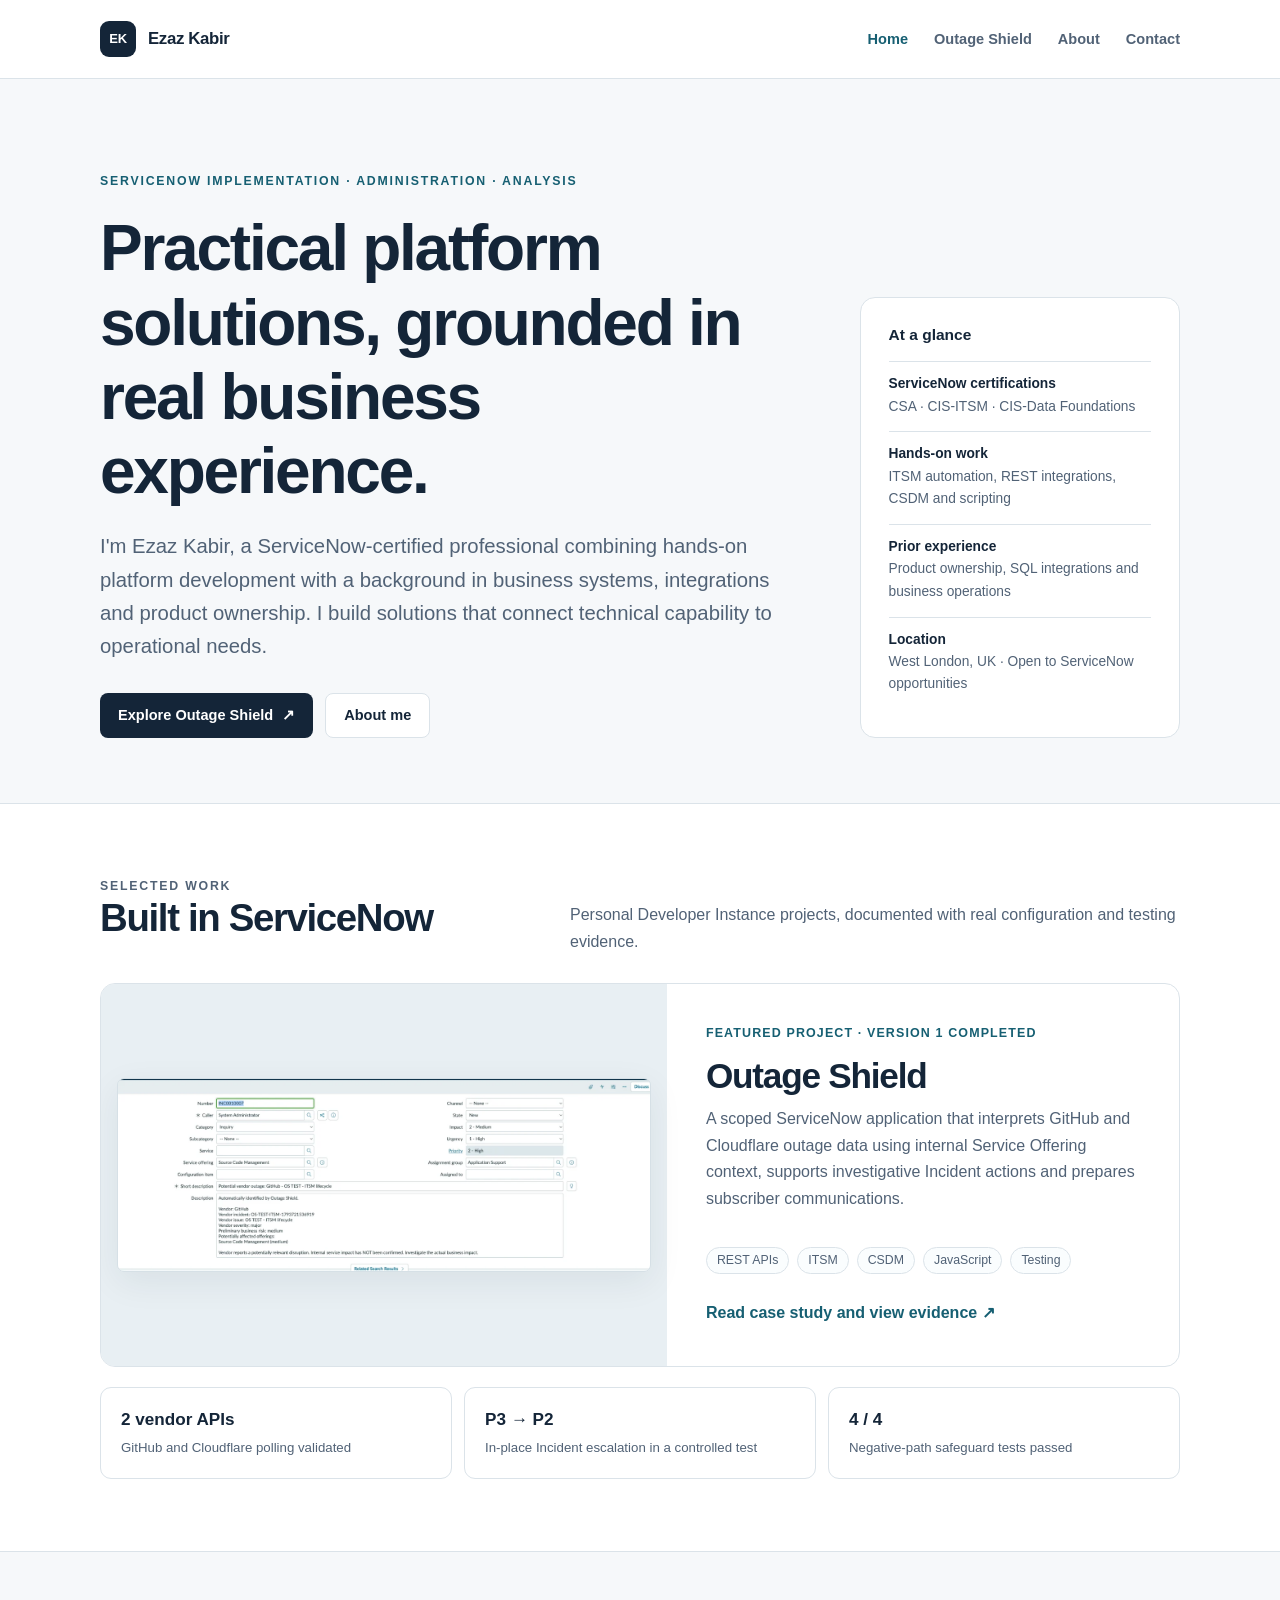
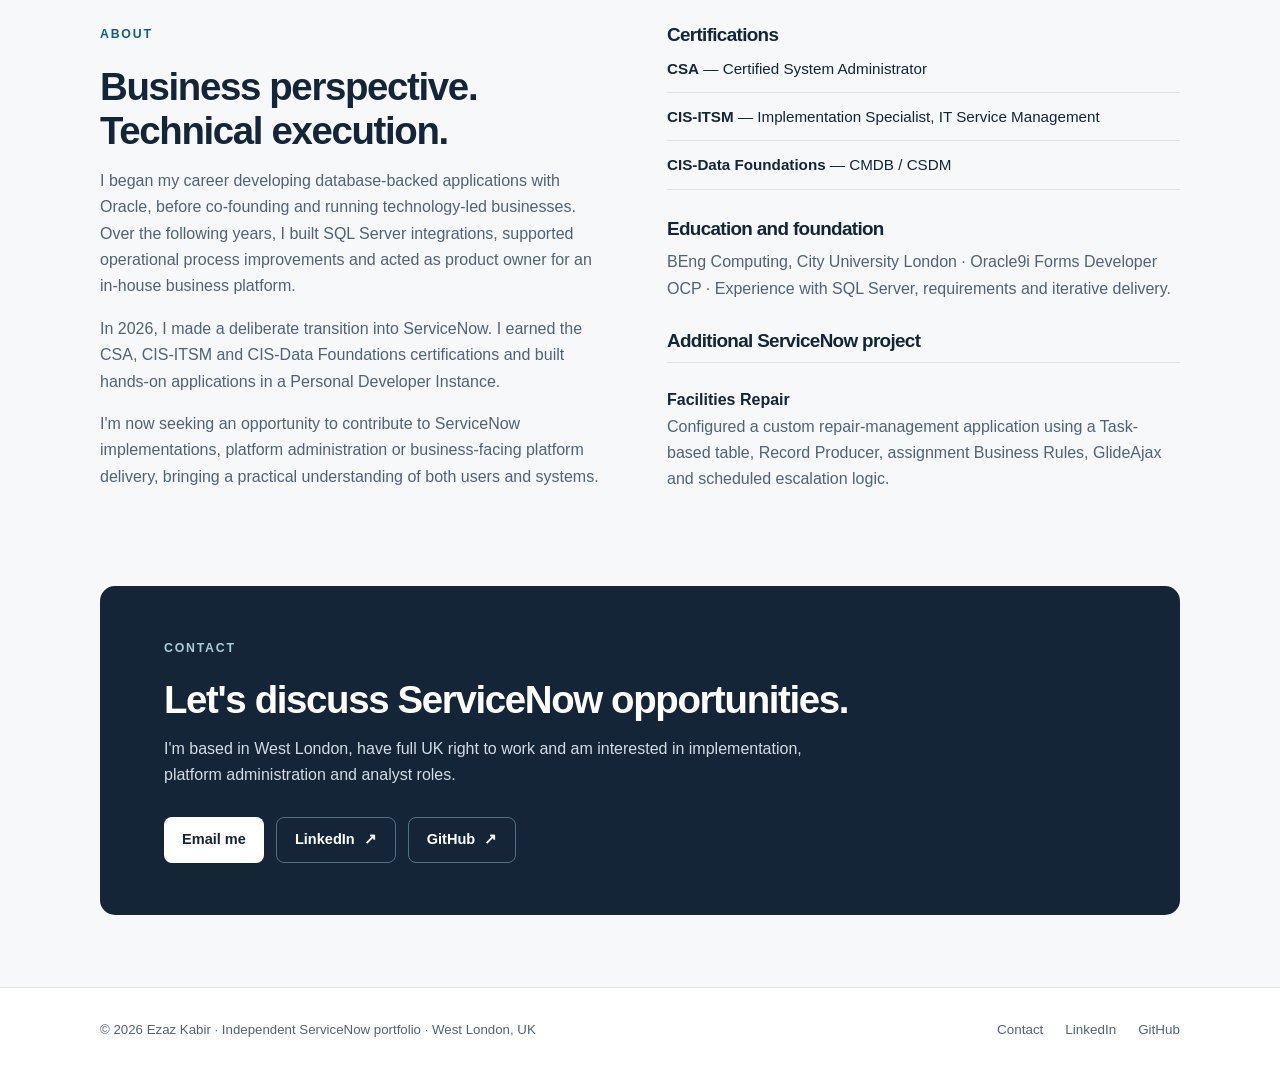
==== index.html @ 48874a80 "Add files via upload" ====
<!DOCTYPE html><html lang="en-GB"><head><meta charset="utf-8"><meta name="viewport" content="width=device-width, initial-scale=1"><meta name="description" content="Portfolio of Ezaz Kabir, a ServiceNow-certified professional. Explore Outage Shield, a tested ServiceNow SaaS vendor outage response application."><meta name="theme-color" content="#142538"><meta property="og:type" content="website"><meta property="og:title" content="Ezaz Kabir | ServiceNow Implementation &amp; Administration"><meta property="og:description" content="Portfolio of Ezaz Kabir, a ServiceNow-certified professional. Explore Outage Shield, a tested ServiceNow SaaS vendor outage response application."><meta property="og:url" content="https://ezazkabir.com/"><meta name="color-scheme" content="light"><link rel="canonical" href="https://ezazkabir.com/"><link rel="icon" href="./assets/favicon.svg" type="image/svg+xml"><link rel="stylesheet" href="./assets/site.css"><title>Ezaz Kabir | ServiceNow Implementation &amp; Administration</title></head><body><a class="skip" href="#main">Skip to content</a><header class="site-header"><div class="container nav"><a class="brand" href="./index.html" aria-label="Ezaz Kabir — home"><span class="mark" aria-hidden="true">EK</span>Ezaz Kabir</a><nav class="nav-links" aria-label="Main navigation"><a href="./index.html" aria-current="page">Home</a><a href="./projects/outage-shield/index.html">Outage Shield</a><a href="./index.html#about">About</a><a href="./index.html#contact">Contact</a></nav></div></header><main id="main">
<section class="hero"><div class="container hero-grid"><div><p class="eyebrow">ServiceNow implementation · Administration · Analysis</p><h1>Practical platform solutions, grounded in real business experience.</h1><p class="lede">I'm Ezaz Kabir, a ServiceNow-certified professional combining hands-on platform development with a background in business systems, integrations and product ownership. I build solutions that connect technical capability to operational needs.</p><div class="actions"><a class="btn btn-primary" href="./projects/outage-shield/index.html">Explore Outage Shield <span aria-hidden="true">↗</span></a><a class="btn btn-secondary" href="#about">About me</a></div></div><aside class="overview" aria-label="Professional profile at a glance"><h2>At a glance</h2><div class="detail"><strong>ServiceNow certifications</strong><span>CSA · CIS-ITSM · CIS-Data Foundations</span></div><div class="detail"><strong>Hands-on work</strong><span>ITSM automation, REST integrations, CSDM and scripting</span></div><div class="detail"><strong>Prior experience</strong><span>Product ownership, SQL integrations and business operations</span></div><div class="detail"><strong>Location</strong><span>West London, UK · Open to ServiceNow opportunities</span></div></aside></div></section>
<section class="section section-soft" id="work"><div class="container"><div class="section-header"><div><p class="eyebrow">Selected work</p><h2>Built in ServiceNow</h2></div><p>Personal Developer Instance projects, documented with real configuration and testing evidence.</p></div><article class="feature"><div class="feature-media"><a href="./projects/outage-shield/index.html" aria-label="Read the Outage Shield case study"><img src="./assets/previews/incident-p2.webp" alt="ServiceNow Incident form showing an Outage Shield-generated GitHub incident with Priority 2" width="1300" height="470" loading="lazy"></a></div><div class="feature-copy"><p class="subtle-label">Featured project · Version 1 completed</p><h3>Outage Shield</h3><p class="muted">A scoped ServiceNow application that interprets GitHub and Cloudflare outage data using internal Service Offering context, supports investigative Incident actions and prepares subscriber communications.</p><div class="chips"><span class="chip">REST APIs</span><span class="chip">ITSM</span><span class="chip">CSDM</span><span class="chip">JavaScript</span><span class="chip">Testing</span></div><a class="text-link" href="./projects/outage-shield/index.html">Read case study and view evidence <span aria-hidden="true">↗</span></a></div></article><div class="metrics" aria-label="Project evidence highlights"><div class="metric"><strong>2 vendor APIs</strong><span>GitHub and Cloudflare polling validated</span></div><div class="metric"><strong>P3 → P2</strong><span>In-place Incident escalation in a controlled test</span></div><div class="metric"><strong>4 / 4</strong><span>Negative-path safeguard tests passed</span></div></div></div></section>
<section class="section" id="about"><div class="container two-col"><div><p class="eyebrow">About</p><h2>Business perspective. Technical execution.</h2><div class="prose"><p>I began my career developing database-backed applications with Oracle, before co-founding and running technology-led businesses. Over the following years, I built SQL Server integrations, supported operational process improvements and acted as product owner for an in-house business platform.</p><p>In 2026, I made a deliberate transition into ServiceNow. I earned the CSA, CIS-ITSM and CIS-Data Foundations certifications and built hands-on applications in a Personal Developer Instance.</p><p>I'm now seeking an opportunity to contribute to ServiceNow implementations, platform administration or business-facing platform delivery, bringing a practical understanding of both users and systems.</p></div></div><div><h3>Certifications</h3><ul class="list-clean"><li><strong>CSA</strong> — Certified System Administrator</li><li><strong>CIS-ITSM</strong> — Implementation Specialist, IT Service Management</li><li><strong>CIS-Data Foundations</strong> — CMDB / CSDM</li></ul><h3 style="margin-top:28px">Education and foundation</h3><p class="muted">BEng Computing, City University London · Oracle9i Forms Developer OCP · Experience with SQL Server, requirements and iterative delivery.</p><h3 style="margin-top:28px">Additional ServiceNow project</h3><div class="small-project"><strong>Facilities Repair</strong><p>Configured a custom repair-management application using a Task-based table, Record Producer, assignment Business Rules, GlideAjax and scheduled escalation logic.</p></div></div></div></section>
<section class="section" id="contact" style="padding-top:5px"><div class="container contact-band"><div style="padding-inline:clamp(25px,5vw,66px)"><p class="eyebrow" style="color:#aacdd8">Contact</p><h2>Let's discuss ServiceNow opportunities.</h2><p>I'm based in West London, have full UK right to work and am interested in implementation, platform administration and analyst roles.</p><div class="actions"><a class="btn btn-primary" href="mailto:ezaz.kabir.uk@gmail.com?subject=ServiceNow%20opportunity">Email me</a><a class="btn btn-secondary" href="https://www.linkedin.com/in/ezazkabir/" target="_blank" rel="noopener noreferrer">LinkedIn <span aria-hidden="true">↗</span></a><a class="btn btn-secondary" href="https://github.com/ezazkabir" target="_blank" rel="noopener noreferrer">GitHub <span aria-hidden="true">↗</span></a></div></div></div></section>
</main><footer class="site-footer"><div class="container footer-inner"><p>© 2026 Ezaz Kabir · Independent ServiceNow portfolio · West London, UK</p><div class="footer-links"><a href="./index.html#contact">Contact</a><a href="https://www.linkedin.com/in/ezazkabir/" target="_blank" rel="noopener noreferrer">LinkedIn</a><a href="https://github.com/ezazkabir" target="_blank" rel="noopener noreferrer">GitHub</a></div></div></footer></body></html>
---- assets/site.css ----
/* Minimalist portfolio: intentional visual restraint and native system fonts. */
:root{color-scheme:light;--ink:#142538;--muted:#516276;--line:#dbe3e9;--paper:#f6f8fa;--white:#fff;--accent:#165f72;--accent2:#dcedf1;--max:1080px;--radius:15px}
*{box-sizing:border-box}html{scroll-behavior:smooth}body{margin:0;background:var(--paper);color:var(--ink);font:16px/1.65 -apple-system,BlinkMacSystemFont,"Segoe UI",Inter,Roboto,Helvetica,Arial,sans-serif;-webkit-font-smoothing:antialiased}a{color:var(--accent);text-underline-offset:.19em}a:hover{text-decoration-color:var(--accent)}a:focus-visible,button:focus-visible{outline:3px solid #65a7bd;outline-offset:3px}img{display:block;max-width:100%;height:auto}h1,h2,h3,p{margin-top:0}h1,h2,h3{line-height:1.16;letter-spacing:-.035em}h1{font-size:clamp(2.45rem,5vw,4.35rem);font-weight:760;max-width:950px;margin-bottom:22px}h2{font-size:clamp(1.65rem,3.2vw,2.4rem);font-weight:730;margin-bottom:14px}h3{font-size:1.18rem;font-weight:700;margin-bottom:10px}p{margin-bottom:16px}.container{width:min(calc(100% - 48px),var(--max));margin-inline:auto}.narrow{max-width:790px}.skip{position:absolute;left:16px;top:-100px;background:var(--ink);color:#fff;padding:10px;z-index:20}.skip:focus{top:16px}.site-header{background:#fff;border-bottom:1px solid var(--line)}.nav{display:flex;align-items:center;justify-content:space-between;gap:20px;min-height:78px}.brand{text-decoration:none;color:var(--ink);display:flex;align-items:center;gap:12px;font-weight:750;font-size:1.05rem;letter-spacing:-.02em}.mark{display:inline-grid;place-items:center;width:36px;height:36px;background:var(--ink);border-radius:9px;color:#fff;font-size:13px;letter-spacing:-.03em}.nav-links{display:flex;align-items:center;gap:26px;flex-wrap:wrap}.nav-links a{font-size:.91rem;color:var(--muted);text-decoration:none;font-weight:610}.nav-links a:hover,.nav-links a[aria-current="page"]{color:var(--accent)}.hero{padding:92px 0 65px}.hero-grid{display:grid;grid-template-columns:minmax(0,1.55fr) minmax(250px,.7fr);gap:50px;align-items:end}.eyebrow{color:var(--accent);text-transform:uppercase;letter-spacing:.145em;font-size:.77rem;font-weight:750;margin-bottom:20px}.lede{font-size:clamp(1.06rem,1.7vw,1.27rem);color:var(--muted);max-width:690px;line-height:1.64}.actions{display:flex;flex-wrap:wrap;gap:12px;margin-top:29px}.btn{display:inline-flex;gap:9px;align-items:center;justify-content:center;padding:12px 18px;border-radius:8px;font-weight:675;text-decoration:none;font-size:.91rem;line-height:1.35;transition:transform .16s ease,background .16s ease}.btn:hover{transform:translateY(-1px)}.btn-primary{background:var(--ink);color:white}.btn-primary:hover{background:#263f56;color:white}.btn-secondary{background:white;color:var(--ink);border:1px solid var(--line)}.btn-secondary:hover{border-color:#aac2cc}.overview{background:#fff;border:1px solid var(--line);border-radius:var(--radius);padding:28px}.overview h2{font-size:.97rem;letter-spacing:0;margin-bottom:17px}.overview .detail{display:flex;flex-direction:column;padding:13px 0;border-top:1px solid var(--line);gap:3px}.detail strong{font-size:.86rem;line-height:1.25}.detail span{font-size:.86rem;color:var(--muted)}.section{padding:72px 0}.section-header{margin-bottom:28px;display:flex;gap:20px;justify-content:space-between;align-items:end}.section-header p{max-width:610px;color:var(--muted);margin:0}.section-soft{background:#fff;border-top:1px solid var(--line);border-bottom:1px solid var(--line)}.feature{display:grid;grid-template-columns:1.05fr .95fr;border:1px solid var(--line);border-radius:var(--radius);background:#fff;overflow:hidden}.feature-media{background:#e8eff3;min-height:340px;display:flex;align-items:center;justify-content:center;padding:16px}.feature-media img{width:100%;box-shadow:0 10px 35px rgba(13,39,55,.07);border:1px solid #d6e0e6;border-radius:7px}.feature-copy{padding:39px;display:flex;flex-direction:column;justify-content:center}.subtle-label{font-size:.78rem;color:var(--accent);font-weight:750;letter-spacing:.09em;text-transform:uppercase;margin-bottom:12px}.feature-copy h3{font-size:clamp(1.6rem,2.8vw,2.2rem);margin-bottom:10px}.muted{color:var(--muted)}.chips{display:flex;flex-wrap:wrap;gap:8px;margin:19px 0 26px}.chip{display:inline-block;padding:5px 10px;border:1px solid var(--line);border-radius:999px;color:var(--muted);font-size:.77rem;line-height:1.25;background:#fafdfe}.text-link{font-weight:700;text-decoration:none}.text-link:hover{text-decoration:underline}.metrics{display:grid;grid-template-columns:repeat(3,minmax(0,1fr));gap:12px;margin-top:20px}.metric{padding:18px 20px;border:1px solid var(--line);border-radius:11px;background:#fff}.metric strong{display:block;font-size:1.07rem}.metric span{font-size:.83rem;color:var(--muted)}.two-col{display:grid;grid-template-columns:1fr 1fr;gap:54px}.prose p{color:var(--muted)}.list-clean{list-style:none;margin:0;padding:0}.list-clean li{padding:11px 0;border-bottom:1px solid var(--line);font-size:.95rem}.list-clean li:first-child{padding-top:0}.small-project{padding:24px 0 0;border-top:1px solid var(--line)}.small-project p{color:var(--muted);max-width:760px}.credential-list{display:flex;flex-wrap:wrap;gap:9px;margin-top:20px}.credential{border:1px solid var(--line);background:var(--paper);border-radius:6px;padding:9px 11px;font-size:.85rem;font-weight:640}.contact-band{padding:52px 0;border-radius:var(--radius);background:var(--ink);color:#fff}.contact-band h2{margin-bottom:13px}.contact-band p{color:#d1dce5;max-width:650px}.contact-band .btn-primary{background:#fff;color:var(--ink)}.contact-band .btn-secondary{background:transparent;color:#fff;border-color:#547085}.site-footer{padding:31px 0;border-top:1px solid var(--line);background:#fff}.footer-inner{display:flex;gap:18px;justify-content:space-between;align-items:center}.footer-inner p{margin:0;font-size:.83rem;color:var(--muted)}.footer-links{display:flex;flex-wrap:wrap;gap:22px}.footer-links a{font-size:.84rem;color:var(--muted);text-decoration:none}.footer-links a:hover{text-decoration:underline}.breadcrumb{font-size:.84rem;color:var(--muted);padding-top:32px}.breadcrumb a{text-decoration:none;color:var(--muted)}.breadcrumb span{padding:0 9px;color:#91a0ad}.project-hero{padding:54px 0 55px}.project-hero h1{max-width:970px}.project-hero .lede{max-width:820px}.meta-row{display:flex;gap:12px 26px;flex-wrap:wrap;margin:23px 0 0;color:var(--muted);font-size:.86rem}.meta-row b{color:var(--ink)}.notice{background:#eaf3f5;border:1px solid #bdd7de;padding:17px 21px;border-radius:11px;color:#325264;font-size:.9rem;margin-top:24px}.content-grid{display:grid;grid-template-columns:minmax(0,1.15fr) minmax(240px,.72fr);gap:65px}.content-grid p{color:var(--muted)}.key-facts{background:#fff;border:1px solid var(--line);padding:24px;border-radius:12px}.key-facts h3{margin-bottom:14px}.key-facts dl{margin:0}.key-facts dt{font-weight:725;font-size:.79rem;padding-top:14px;border-top:1px solid var(--line);letter-spacing:.02em}.key-facts dd{font-size:.9rem;color:var(--muted);margin:2px 0 14px}.steps{list-style:none;padding:0;margin:25px 0 0;counter-reset:step}.steps li{counter-increment:step;display:grid;grid-template-columns:35px 1fr;gap:14px;padding:21px 0;border-bottom:1px solid var(--line)}.steps li:before{content:counter(step,decimal-leading-zero);font-size:.76rem;font-weight:770;letter-spacing:.09em;color:var(--accent);padding-top:5px}.steps strong{display:block;font-size:1rem;margin-bottom:5px}.steps p{color:var(--muted);font-size:.93rem;margin:0}.policy-grid{display:grid;grid-template-columns:repeat(4,minmax(0,1fr));gap:12px;margin-top:28px}.policy{background:#fff;border:1px solid var(--line);border-radius:10px;padding:19px}.policy .risk{display:inline-block;color:var(--accent);text-transform:uppercase;letter-spacing:.08em;font-weight:800;font-size:.72rem;margin-bottom:14px}.policy h3{font-size:1.06rem;margin-bottom:7px}.policy p{color:var(--muted);font-size:.86rem;margin:0}.evidence-grid{display:grid;grid-template-columns:repeat(2,minmax(0,1fr));gap:20px}.evidence-card{background:#fff;border:1px solid var(--line);border-radius:12px;overflow:hidden}.evidence-card.wide{grid-column:span 2}.evidence-picture{height:225px;background:#eef3f6;display:flex;align-items:center;justify-content:center;overflow:hidden;border-bottom:1px solid var(--line)}.evidence-picture img{width:100%;height:100%;object-fit:contain}.evidence-picture a{display:block;width:100%;height:100%}.evidence-picture a img{transition:transform .2s ease}.evidence-picture a:hover img{transform:scale(1.025)}.evidence-pair{display:grid;grid-template-columns:1fr 1fr;gap:1px;background:var(--line)}.evidence-pair .evidence-picture{height:235px;border-bottom:0}.evidence-pair + .evidence-body{border-top:1px solid var(--line)}.evidence-body{padding:22px}.evidence-body h3{font-size:1.18rem}.evidence-body p{font-size:.91rem;color:var(--muted);margin-bottom:8px}.evidence-body .figure-num{font-size:.74rem;color:var(--accent);font-weight:750;letter-spacing:.08em;text-transform:uppercase;margin-bottom:7px}.evidence-body .view{font-size:.84rem;font-weight:650;display:inline-block;margin-top:6px}.integrity{background:#fff;border:1px solid var(--line);border-radius:12px;padding:28px}.integrity-grid{display:grid;grid-template-columns:1fr 1fr;gap:35px}.integrity h3{font-size:1.03rem}.integrity li{font-size:.89rem;color:var(--muted);margin:0 0 10px}.report-action{margin:29px 0 0}.small-note{font-size:.83rem;color:var(--muted)}.pale{background:#eaf0f3}.max-text{max-width:780px}.mini-rule{height:1px;background:var(--line);margin:24px 0}
@media(max-width:850px){.hero-grid,.content-grid{grid-template-columns:1fr;gap:34px}.overview{max-width:620px}.feature{grid-template-columns:1fr}.feature-media{min-height:250px}.feature-copy{padding:29px}.policy-grid{grid-template-columns:repeat(2,minmax(0,1fr))}.two-col{gap:28px}}@media(max-width:600px){body{font-size:15px}.container{width:min(calc(100% - 32px),var(--max))}.nav{min-height:68px;align-items:flex-start;flex-direction:column;padding:14px 0;gap:10px}.nav-links{gap:18px}.nav-links a{font-size:.83rem}.hero{padding:55px 0}.section{padding:49px 0}.project-hero{padding:39px 0}.two-col,.evidence-grid,.integrity-grid{grid-template-columns:1fr}.evidence-card.wide{grid-column:span 1}.metrics{grid-template-columns:1fr}.metric{padding:14px 18px}.policy-grid{grid-template-columns:1fr 1fr;gap:9px}.policy{padding:15px}.evidence-pair{grid-template-columns:1fr}.evidence-pair .evidence-picture{height:185px}.evidence-picture{height:195px}.evidence-body{padding:18px}.section-header{display:block}.footer-inner{align-items:flex-start;flex-direction:column}.contact-band{border-radius:0}.actions{gap:10px}.btn{padding:12px 15px}.overview{padding:22px}.key-facts{padding:20px}}
@media(prefers-reduced-motion:reduce){html{scroll-behavior:auto}*,*:before,*:after{transition-duration:0s!important;animation-duration:0s!important}}
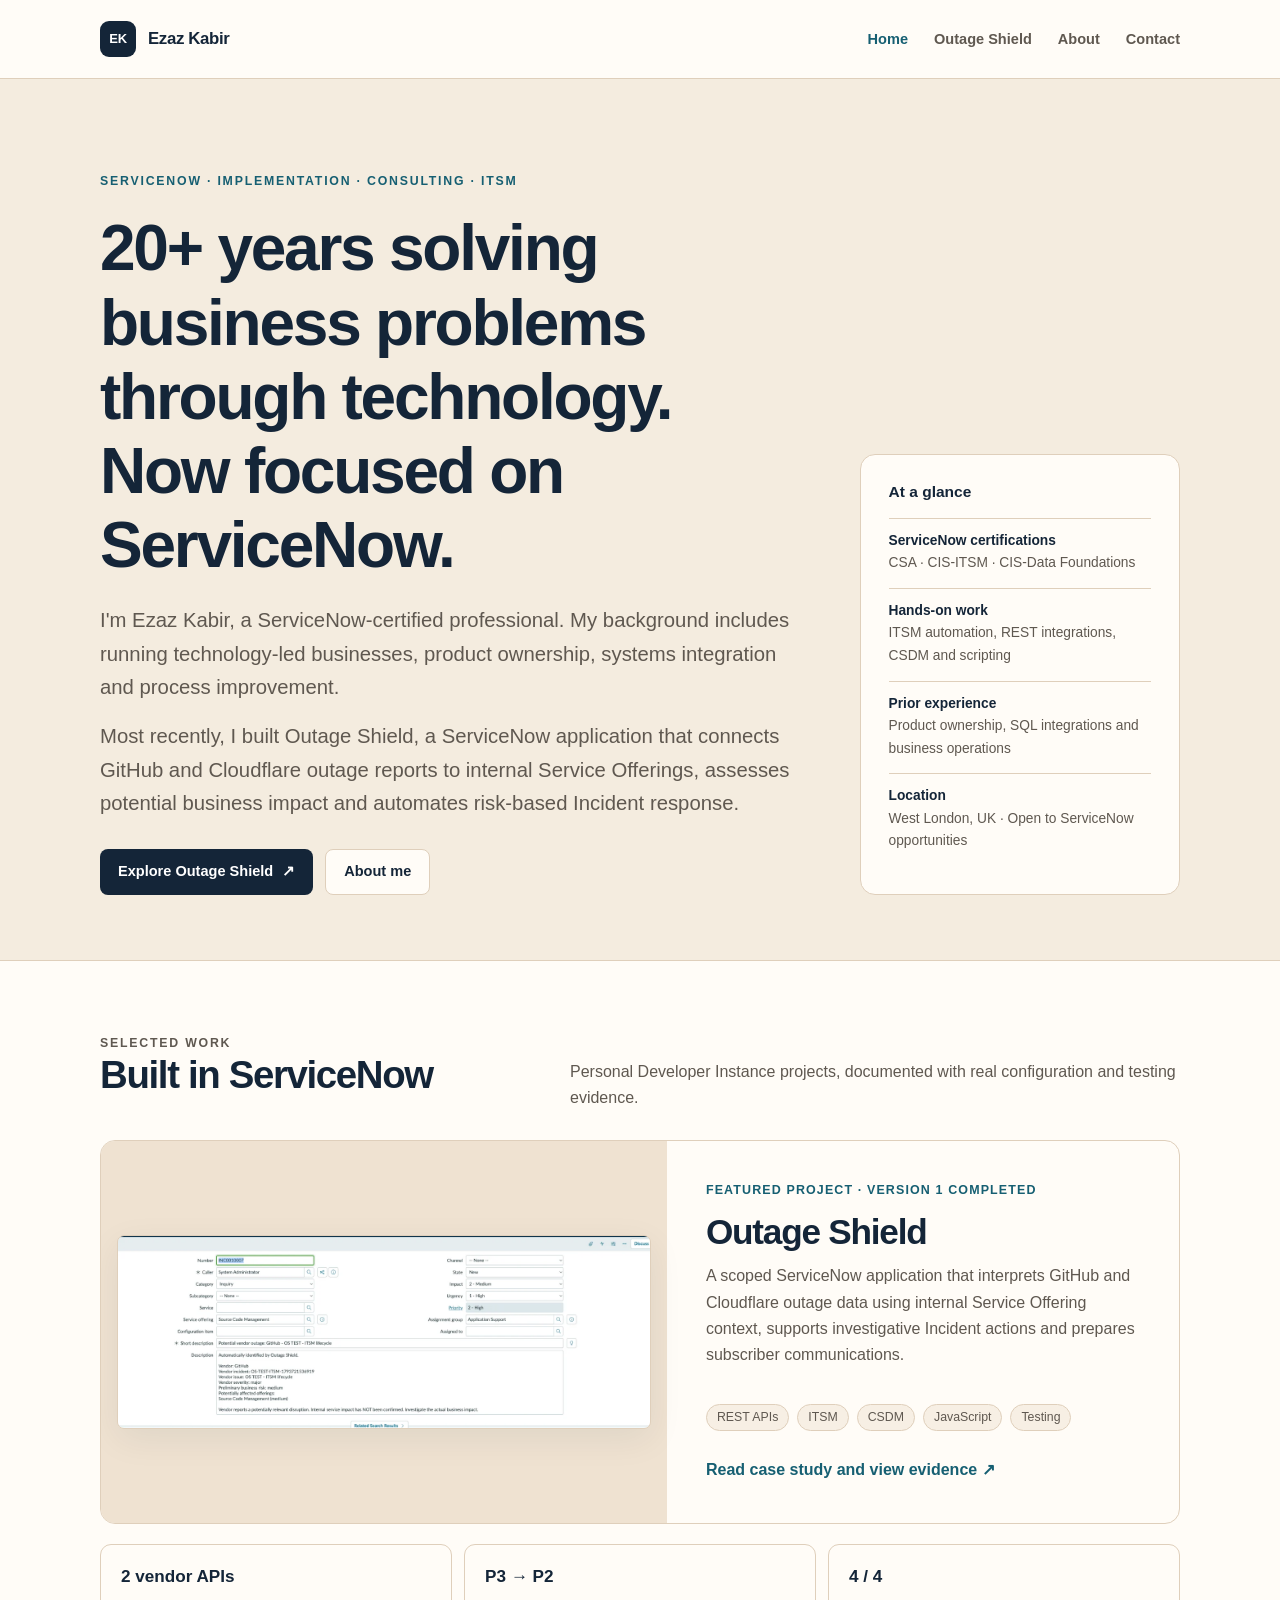
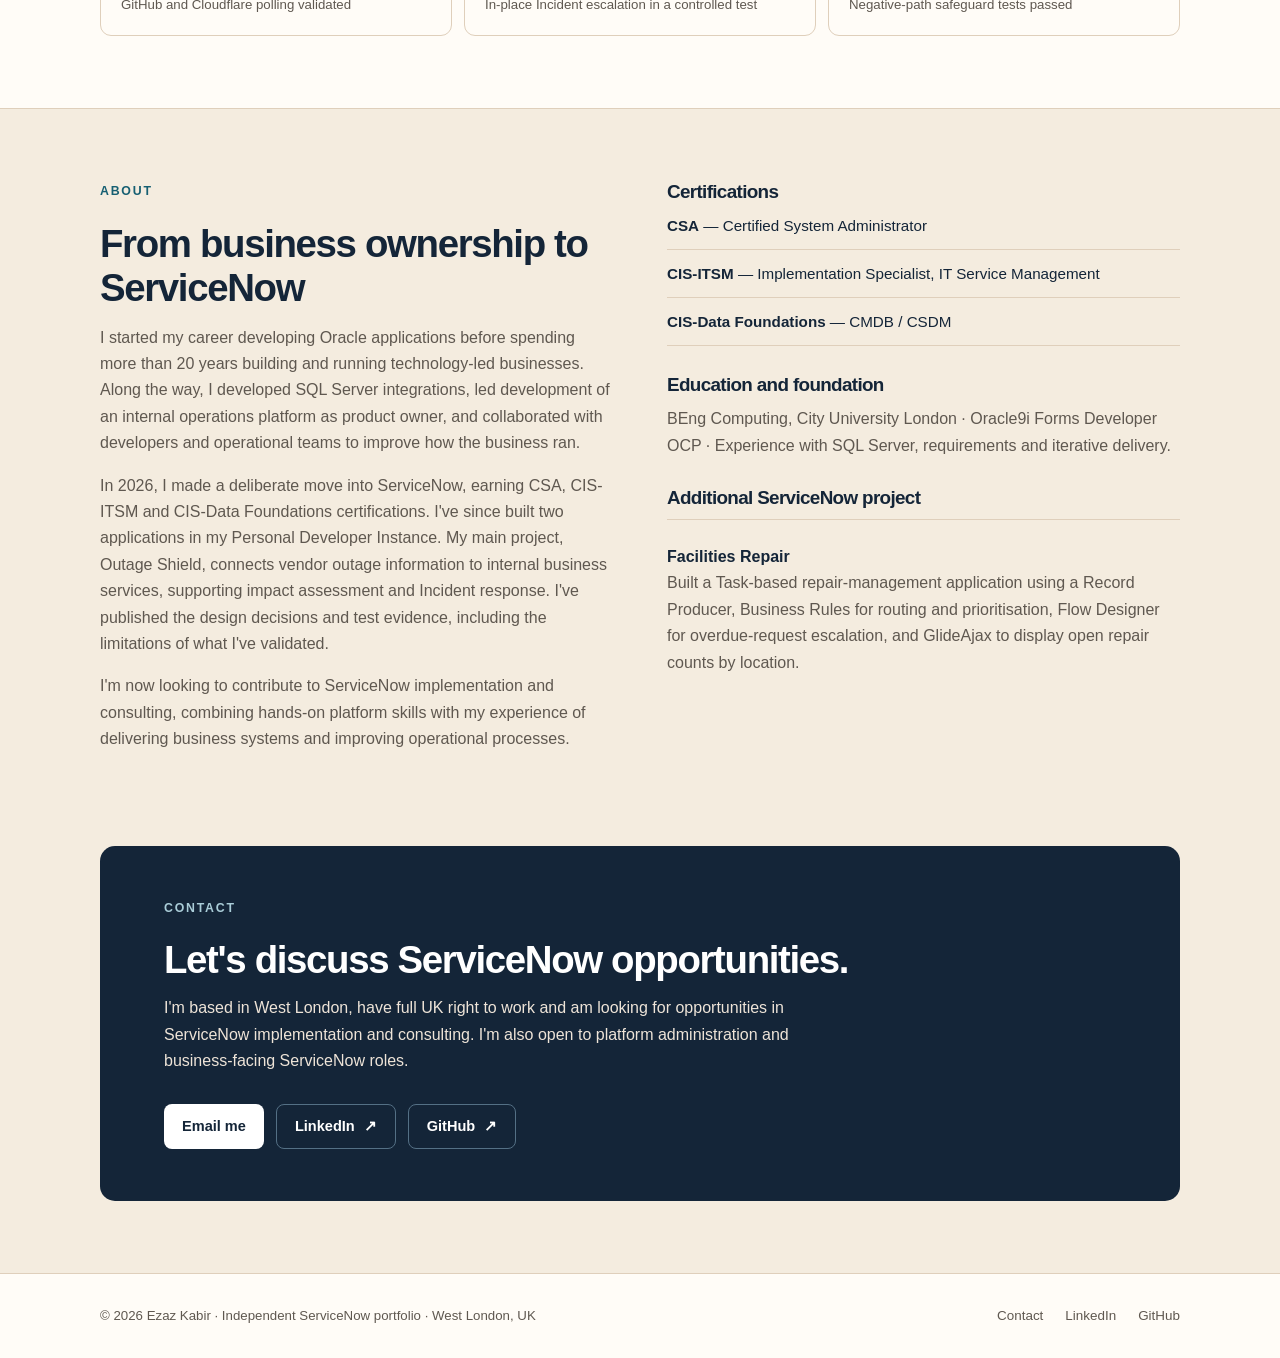
==== commit 6c8cd906: "docs: Update homepage positioning and professional profile" ====
--- a/index.html
+++ b/index.html
@@ -1,6 +1,337 @@
-<!DOCTYPE html><html lang="en-GB"><head><meta charset="utf-8"><meta name="viewport" content="width=device-width, initial-scale=1"><meta name="description" content="Portfolio of Ezaz Kabir, a ServiceNow-certified professional. Explore Outage Shield, a tested ServiceNow SaaS vendor outage response application."><meta name="theme-color" content="#142538"><meta property="og:type" content="website"><meta property="og:title" content="Ezaz Kabir | ServiceNow Implementation &amp; Administration"><meta property="og:description" content="Portfolio of Ezaz Kabir, a ServiceNow-certified professional. Explore Outage Shield, a tested ServiceNow SaaS vendor outage response application."><meta property="og:url" content="https://ezazkabir.com/"><meta name="color-scheme" content="light"><link rel="canonical" href="https://ezazkabir.com/"><link rel="icon" href="./assets/favicon.svg" type="image/svg+xml"><link rel="stylesheet" href="./assets/site.css"><title>Ezaz Kabir | ServiceNow Implementation &amp; Administration</title></head><body><a class="skip" href="#main">Skip to content</a><header class="site-header"><div class="container nav"><a class="brand" href="./index.html" aria-label="Ezaz Kabir — home"><span class="mark" aria-hidden="true">EK</span>Ezaz Kabir</a><nav class="nav-links" aria-label="Main navigation"><a href="./index.html" aria-current="page">Home</a><a href="./projects/outage-shield/index.html">Outage Shield</a><a href="./index.html#about">About</a><a href="./index.html#contact">Contact</a></nav></div></header><main id="main">
-<section class="hero"><div class="container hero-grid"><div><p class="eyebrow">ServiceNow implementation · Administration · Analysis</p><h1>Practical platform solutions, grounded in real business experience.</h1><p class="lede">I'm Ezaz Kabir, a ServiceNow-certified professional combining hands-on platform development with a background in business systems, integrations and product ownership. I build solutions that connect technical capability to operational needs.</p><div class="actions"><a class="btn btn-primary" href="./projects/outage-shield/index.html">Explore Outage Shield <span aria-hidden="true">↗</span></a><a class="btn btn-secondary" href="#about">About me</a></div></div><aside class="overview" aria-label="Professional profile at a glance"><h2>At a glance</h2><div class="detail"><strong>ServiceNow certifications</strong><span>CSA · CIS-ITSM · CIS-Data Foundations</span></div><div class="detail"><strong>Hands-on work</strong><span>ITSM automation, REST integrations, CSDM and scripting</span></div><div class="detail"><strong>Prior experience</strong><span>Product ownership, SQL integrations and business operations</span></div><div class="detail"><strong>Location</strong><span>West London, UK · Open to ServiceNow opportunities</span></div></aside></div></section>
-<section class="section section-soft" id="work"><div class="container"><div class="section-header"><div><p class="eyebrow">Selected work</p><h2>Built in ServiceNow</h2></div><p>Personal Developer Instance projects, documented with real configuration and testing evidence.</p></div><article class="feature"><div class="feature-media"><a href="./projects/outage-shield/index.html" aria-label="Read the Outage Shield case study"><img src="./assets/previews/incident-p2.webp" alt="ServiceNow Incident form showing an Outage Shield-generated GitHub incident with Priority 2" width="1300" height="470" loading="lazy"></a></div><div class="feature-copy"><p class="subtle-label">Featured project · Version 1 completed</p><h3>Outage Shield</h3><p class="muted">A scoped ServiceNow application that interprets GitHub and Cloudflare outage data using internal Service Offering context, supports investigative Incident actions and prepares subscriber communications.</p><div class="chips"><span class="chip">REST APIs</span><span class="chip">ITSM</span><span class="chip">CSDM</span><span class="chip">JavaScript</span><span class="chip">Testing</span></div><a class="text-link" href="./projects/outage-shield/index.html">Read case study and view evidence <span aria-hidden="true">↗</span></a></div></article><div class="metrics" aria-label="Project evidence highlights"><div class="metric"><strong>2 vendor APIs</strong><span>GitHub and Cloudflare polling validated</span></div><div class="metric"><strong>P3 → P2</strong><span>In-place Incident escalation in a controlled test</span></div><div class="metric"><strong>4 / 4</strong><span>Negative-path safeguard tests passed</span></div></div></div></section>
-<section class="section" id="about"><div class="container two-col"><div><p class="eyebrow">About</p><h2>Business perspective. Technical execution.</h2><div class="prose"><p>I began my career developing database-backed applications with Oracle, before co-founding and running technology-led businesses. Over the following years, I built SQL Server integrations, supported operational process improvements and acted as product owner for an in-house business platform.</p><p>In 2026, I made a deliberate transition into ServiceNow. I earned the CSA, CIS-ITSM and CIS-Data Foundations certifications and built hands-on applications in a Personal Developer Instance.</p><p>I'm now seeking an opportunity to contribute to ServiceNow implementations, platform administration or business-facing platform delivery, bringing a practical understanding of both users and systems.</p></div></div><div><h3>Certifications</h3><ul class="list-clean"><li><strong>CSA</strong> — Certified System Administrator</li><li><strong>CIS-ITSM</strong> — Implementation Specialist, IT Service Management</li><li><strong>CIS-Data Foundations</strong> — CMDB / CSDM</li></ul><h3 style="margin-top:28px">Education and foundation</h3><p class="muted">BEng Computing, City University London · Oracle9i Forms Developer OCP · Experience with SQL Server, requirements and iterative delivery.</p><h3 style="margin-top:28px">Additional ServiceNow project</h3><div class="small-project"><strong>Facilities Repair</strong><p>Configured a custom repair-management application using a Task-based table, Record Producer, assignment Business Rules, GlideAjax and scheduled escalation logic.</p></div></div></div></section>
-<section class="section" id="contact" style="padding-top:5px"><div class="container contact-band"><div style="padding-inline:clamp(25px,5vw,66px)"><p class="eyebrow" style="color:#aacdd8">Contact</p><h2>Let's discuss ServiceNow opportunities.</h2><p>I'm based in West London, have full UK right to work and am interested in implementation, platform administration and analyst roles.</p><div class="actions"><a class="btn btn-primary" href="mailto:ezaz.kabir.uk@gmail.com?subject=ServiceNow%20opportunity">Email me</a><a class="btn btn-secondary" href="https://www.linkedin.com/in/ezazkabir/" target="_blank" rel="noopener noreferrer">LinkedIn <span aria-hidden="true">↗</span></a><a class="btn btn-secondary" href="https://github.com/ezazkabir" target="_blank" rel="noopener noreferrer">GitHub <span aria-hidden="true">↗</span></a></div></div></div></section>
-</main><footer class="site-footer"><div class="container footer-inner"><p>© 2026 Ezaz Kabir · Independent ServiceNow portfolio · West London, UK</p><div class="footer-links"><a href="./index.html#contact">Contact</a><a href="https://www.linkedin.com/in/ezazkabir/" target="_blank" rel="noopener noreferrer">LinkedIn</a><a href="https://github.com/ezazkabir" target="_blank" rel="noopener noreferrer">GitHub</a></div></div></footer></body></html>+
+<!DOCTYPE html>
+<html lang="en-GB">
+<head>
+  <meta charset="utf-8">
+  <meta name="viewport" content="width=device-width, initial-scale=1">
+
+  <meta name="description" content="ServiceNow portfolio of Ezaz Kabir, combining business systems experience with ITSM automation, REST integrations and CSDM. Explore Outage Shield and its test evidence.">
+  <meta name="theme-color" content="#142538">
+  <meta name="color-scheme" content="light">
+
+  <meta property="og:type" content="website">
+  <meta property="og:title" content="Ezaz Kabir | ServiceNow Implementation and Consulting">
+  <meta property="og:description" content="ServiceNow portfolio of Ezaz Kabir, combining business systems experience with ITSM automation, REST integrations and CSDM. Explore Outage Shield and its test evidence.">
+  <meta property="og:url" content="https://ezazkabir.com/">
+
+  <link rel="canonical" href="https://ezazkabir.com/">
+  <link rel="icon" href="./assets/favicon.svg" type="image/svg+xml">
+  <link rel="stylesheet" href="./assets/site.css">
+
+  <title>Ezaz Kabir | ServiceNow Implementation and Consulting</title>
+</head>
+
+<body>
+
+<a class="skip" href="#main">Skip to content</a>
+
+<header class="site-header">
+  <div class="container nav">
+    <a class="brand" href="./index.html" aria-label="Ezaz Kabir — home">
+      <span class="mark" aria-hidden="true">EK</span>Ezaz Kabir
+    </a>
+
+    <nav class="nav-links" aria-label="Main navigation">
+      <a href="./index.html" aria-current="page">Home</a>
+      <a href="./projects/outage-shield/index.html">Outage Shield</a>
+      <a href="./index.html#about">About</a>
+      <a href="./index.html#contact">Contact</a>
+    </nav>
+  </div>
+</header>
+
+<main id="main">
+
+<!-- HOMEPAGE HERO -->
+
+<section class="hero">
+  <div class="container hero-grid">
+    <div>
+      <p class="eyebrow">ServiceNow · Implementation · Consulting · ITSM</p>
+
+      <h1>
+        20+ years solving business problems through technology.
+        Now focused on ServiceNow.
+      </h1>
+
+      <p class="lede">
+        I'm Ezaz Kabir, a ServiceNow-certified professional.
+        My background includes running technology-led businesses,
+        product ownership, systems integration and process improvement.
+      </p>
+
+      <p class="lede">
+        Most recently, I built Outage Shield, a ServiceNow application
+        that connects GitHub and Cloudflare outage reports to internal
+        Service Offerings, assesses potential business impact and
+        automates risk-based Incident response.
+      </p>
+
+      <div class="actions">
+        <a class="btn btn-primary"
+           href="./projects/outage-shield/index.html">
+          Explore Outage Shield
+          <span aria-hidden="true">↗</span>
+        </a>
+
+        <a class="btn btn-secondary" href="#about">
+          About me
+        </a>
+      </div>
+    </div>
+
+    <aside class="overview" aria-label="Professional profile at a glance">
+      <h2>At a glance</h2>
+
+      <div class="detail">
+        <strong>ServiceNow certifications</strong>
+        <span>CSA · CIS-ITSM · CIS-Data Foundations</span>
+      </div>
+
+      <div class="detail">
+        <strong>Hands-on work</strong>
+        <span>ITSM automation, REST integrations, CSDM and scripting</span>
+      </div>
+
+      <div class="detail">
+        <strong>Prior experience</strong>
+        <span>Product ownership, SQL integrations and business operations</span>
+      </div>
+
+      <div class="detail">
+        <strong>Location</strong>
+        <span>West London, UK · Open to ServiceNow opportunities</span>
+      </div>
+    </aside>
+  </div>
+</section>
+
+<!-- SELECTED WORK -->
+
+<section class="section section-soft" id="work">
+  <div class="container">
+
+    <div class="section-header">
+      <div>
+        <p class="eyebrow">Selected work</p>
+        <h2>Built in ServiceNow</h2>
+      </div>
+
+      <p>
+        Personal Developer Instance projects, documented with real
+        configuration and testing evidence.
+      </p>
+    </div>
+
+    <article class="feature">
+      <div class="feature-media">
+        <a href="./projects/outage-shield/index.html"
+           aria-label="Read the Outage Shield case study">
+          <img src="./assets/previews/incident-p2.webp"
+               alt="ServiceNow Incident form showing an Outage Shield-generated GitHub incident with Priority 2"
+               width="1300"
+               height="470"
+               loading="lazy">
+        </a>
+      </div>
+
+      <div class="feature-copy">
+        <p class="subtle-label">Featured project · Version 1 completed</p>
+
+        <h3>Outage Shield</h3>
+
+        <p class="muted">
+          A scoped ServiceNow application that interprets GitHub and
+          Cloudflare outage data using internal Service Offering context,
+          supports investigative Incident actions and prepares
+          subscriber communications.
+        </p>
+
+        <div class="chips">
+          <span class="chip">REST APIs</span>
+          <span class="chip">ITSM</span>
+          <span class="chip">CSDM</span>
+          <span class="chip">JavaScript</span>
+          <span class="chip">Testing</span>
+        </div>
+
+        <a class="text-link"
+           href="./projects/outage-shield/index.html">
+          Read case study and view evidence
+          <span aria-hidden="true">↗</span>
+        </a>
+      </div>
+    </article>
+
+    <div class="metrics" aria-label="Project evidence highlights">
+      <div class="metric">
+        <strong>2 vendor APIs</strong>
+        <span>GitHub and Cloudflare polling validated</span>
+      </div>
+
+      <div class="metric">
+        <strong>P3 → P2</strong>
+        <span>In-place Incident escalation in a controlled test</span>
+      </div>
+
+      <div class="metric">
+        <strong>4 / 4</strong>
+        <span>Negative-path safeguard tests passed</span>
+      </div>
+    </div>
+
+  </div>
+</section>
+
+<!-- ABOUT -->
+
+<section class="section" id="about">
+  <div class="container two-col">
+
+    <div>
+      <p class="eyebrow">About</p>
+      <h2>From business ownership to ServiceNow</h2>
+
+      <div class="prose">
+        <p>
+          I started my career developing Oracle applications before
+          spending more than 20 years building and running technology-led
+          businesses. Along the way, I developed SQL Server integrations,
+          led development of an internal operations platform as product
+          owner, and collaborated with developers and operational teams
+          to improve how the business ran.
+        </p>
+
+        <p>
+          In 2026, I made a deliberate move into ServiceNow, earning CSA,
+          CIS-ITSM and CIS-Data Foundations certifications. I've since
+          built two applications in my Personal Developer Instance.
+          My main project, Outage Shield, connects vendor outage
+          information to internal business services, supporting impact
+          assessment and Incident response. I've published the design
+          decisions and test evidence, including the limitations of
+          what I've validated.
+        </p>
+
+        <p>
+          I'm now looking to contribute to ServiceNow implementation
+          and consulting, combining hands-on platform skills with my
+          experience of delivering business systems and improving
+          operational processes.
+        </p>
+      </div>
+    </div>
+
+    <div>
+      <h3>Certifications</h3>
+
+      <ul class="list-clean">
+        <li>
+          <strong>CSA</strong> — Certified System Administrator
+        </li>
+        <li>
+          <strong>CIS-ITSM</strong> — Implementation Specialist,
+          IT Service Management
+        </li>
+        <li>
+          <strong>CIS-Data Foundations</strong> — CMDB / CSDM
+        </li>
+      </ul>
+
+      <h3 style="margin-top:28px">Education and foundation</h3>
+
+      <p class="muted">
+        BEng Computing, City University London · Oracle9i Forms
+        Developer OCP · Experience with SQL Server, requirements
+        and iterative delivery.
+      </p>
+
+      <h3 style="margin-top:28px">Additional ServiceNow project</h3>
+
+      <div class="small-project">
+        <strong>Facilities Repair</strong>
+
+        <p>
+          Built a Task-based repair-management application using a
+          Record Producer, Business Rules for routing and prioritisation,
+          Flow Designer for overdue-request escalation, and GlideAjax
+          to display open repair counts by location.
+        </p>
+      </div>
+    </div>
+
+  </div>
+</section>
+
+<!-- CONTACT -->
+
+<section class="section" id="contact" style="padding-top:5px">
+  <div class="container contact-band">
+    <div style="padding-inline:clamp(25px,5vw,66px)">
+
+      <p class="eyebrow" style="color:#aacdd8">Contact</p>
+
+      <h2>Let's discuss ServiceNow opportunities.</h2>
+
+      <p>
+        I'm based in West London, have full UK right to work and am
+        looking for opportunities in ServiceNow implementation and
+        consulting. I'm also open to platform administration and
+        business-facing ServiceNow roles.
+      </p>
+
+      <div class="actions">
+        <a class="btn btn-primary"
+           href="mailto:ezaz.kabir.uk@gmail.com?subject=ServiceNow%20opportunity">
+          Email me
+        </a>
+
+        <a class="btn btn-secondary"
+           href="https://www.linkedin.com/in/ezazkabir/"
+           target="_blank"
+           rel="noopener noreferrer">
+          LinkedIn <span aria-hidden="true">↗</span>
+        </a>
+
+        <a class="btn btn-secondary"
+           href="https://github.com/ezazkabir"
+           target="_blank"
+           rel="noopener noreferrer">
+          GitHub <span aria-hidden="true">↗</span>
+        </a>
+      </div>
+
+    </div>
+  </div>
+</section>
+
+</main>
+
+<!-- FOOTER -->
+
+<footer class="site-footer">
+  <div class="container footer-inner">
+
+    <p>
+      © 2026 Ezaz Kabir · Independent ServiceNow portfolio · West London, UK
+    </p>
+
+    <div class="footer-links">
+      <a href="./index.html#contact">Contact</a>
+
+      <a href="https://www.linkedin.com/in/ezazkabir/"
+         target="_blank" rel="noopener noreferrer">
+        LinkedIn
+      </a>
+
+      <a href="https://github.com/ezazkabir"
+         target="_blank" rel="noopener noreferrer">
+        GitHub
+      </a>
+    </div>
+
+  </div>
+</footer>
+
+</body>
+</html>
--- a/assets/site.css
+++ b/assets/site.css
@@ -3,3 +3,67 @@
 *{box-sizing:border-box}html{scroll-behavior:smooth}body{margin:0;background:var(--paper);color:var(--ink);font:16px/1.65 -apple-system,BlinkMacSystemFont,"Segoe UI",Inter,Roboto,Helvetica,Arial,sans-serif;-webkit-font-smoothing:antialiased}a{color:var(--accent);text-underline-offset:.19em}a:hover{text-decoration-color:var(--accent)}a:focus-visible,button:focus-visible{outline:3px solid #65a7bd;outline-offset:3px}img{display:block;max-width:100%;height:auto}h1,h2,h3,p{margin-top:0}h1,h2,h3{line-height:1.16;letter-spacing:-.035em}h1{font-size:clamp(2.45rem,5vw,4.35rem);font-weight:760;max-width:950px;margin-bottom:22px}h2{font-size:clamp(1.65rem,3.2vw,2.4rem);font-weight:730;margin-bottom:14px}h3{font-size:1.18rem;font-weight:700;margin-bottom:10px}p{margin-bottom:16px}.container{width:min(calc(100% - 48px),var(--max));margin-inline:auto}.narrow{max-width:790px}.skip{position:absolute;left:16px;top:-100px;background:var(--ink);color:#fff;padding:10px;z-index:20}.skip:focus{top:16px}.site-header{background:#fff;border-bottom:1px solid var(--line)}.nav{display:flex;align-items:center;justify-content:space-between;gap:20px;min-height:78px}.brand{text-decoration:none;color:var(--ink);display:flex;align-items:center;gap:12px;font-weight:750;font-size:1.05rem;letter-spacing:-.02em}.mark{display:inline-grid;place-items:center;width:36px;height:36px;background:var(--ink);border-radius:9px;color:#fff;font-size:13px;letter-spacing:-.03em}.nav-links{display:flex;align-items:center;gap:26px;flex-wrap:wrap}.nav-links a{font-size:.91rem;color:var(--muted);text-decoration:none;font-weight:610}.nav-links a:hover,.nav-links a[aria-current="page"]{color:var(--accent)}.hero{padding:92px 0 65px}.hero-grid{display:grid;grid-template-columns:minmax(0,1.55fr) minmax(250px,.7fr);gap:50px;align-items:end}.eyebrow{color:var(--accent);text-transform:uppercase;letter-spacing:.145em;font-size:.77rem;font-weight:750;margin-bottom:20px}.lede{font-size:clamp(1.06rem,1.7vw,1.27rem);color:var(--muted);max-width:690px;line-height:1.64}.actions{display:flex;flex-wrap:wrap;gap:12px;margin-top:29px}.btn{display:inline-flex;gap:9px;align-items:center;justify-content:center;padding:12px 18px;border-radius:8px;font-weight:675;text-decoration:none;font-size:.91rem;line-height:1.35;transition:transform .16s ease,background .16s ease}.btn:hover{transform:translateY(-1px)}.btn-primary{background:var(--ink);color:white}.btn-primary:hover{background:#263f56;color:white}.btn-secondary{background:white;color:var(--ink);border:1px solid var(--line)}.btn-secondary:hover{border-color:#aac2cc}.overview{background:#fff;border:1px solid var(--line);border-radius:var(--radius);padding:28px}.overview h2{font-size:.97rem;letter-spacing:0;margin-bottom:17px}.overview .detail{display:flex;flex-direction:column;padding:13px 0;border-top:1px solid var(--line);gap:3px}.detail strong{font-size:.86rem;line-height:1.25}.detail span{font-size:.86rem;color:var(--muted)}.section{padding:72px 0}.section-header{margin-bottom:28px;display:flex;gap:20px;justify-content:space-between;align-items:end}.section-header p{max-width:610px;color:var(--muted);margin:0}.section-soft{background:#fff;border-top:1px solid var(--line);border-bottom:1px solid var(--line)}.feature{display:grid;grid-template-columns:1.05fr .95fr;border:1px solid var(--line);border-radius:var(--radius);background:#fff;overflow:hidden}.feature-media{background:#e8eff3;min-height:340px;display:flex;align-items:center;justify-content:center;padding:16px}.feature-media img{width:100%;box-shadow:0 10px 35px rgba(13,39,55,.07);border:1px solid #d6e0e6;border-radius:7px}.feature-copy{padding:39px;display:flex;flex-direction:column;justify-content:center}.subtle-label{font-size:.78rem;color:var(--accent);font-weight:750;letter-spacing:.09em;text-transform:uppercase;margin-bottom:12px}.feature-copy h3{font-size:clamp(1.6rem,2.8vw,2.2rem);margin-bottom:10px}.muted{color:var(--muted)}.chips{display:flex;flex-wrap:wrap;gap:8px;margin:19px 0 26px}.chip{display:inline-block;padding:5px 10px;border:1px solid var(--line);border-radius:999px;color:var(--muted);font-size:.77rem;line-height:1.25;background:#fafdfe}.text-link{font-weight:700;text-decoration:none}.text-link:hover{text-decoration:underline}.metrics{display:grid;grid-template-columns:repeat(3,minmax(0,1fr));gap:12px;margin-top:20px}.metric{padding:18px 20px;border:1px solid var(--line);border-radius:11px;background:#fff}.metric strong{display:block;font-size:1.07rem}.metric span{font-size:.83rem;color:var(--muted)}.two-col{display:grid;grid-template-columns:1fr 1fr;gap:54px}.prose p{color:var(--muted)}.list-clean{list-style:none;margin:0;padding:0}.list-clean li{padding:11px 0;border-bottom:1px solid var(--line);font-size:.95rem}.list-clean li:first-child{padding-top:0}.small-project{padding:24px 0 0;border-top:1px solid var(--line)}.small-project p{color:var(--muted);max-width:760px}.credential-list{display:flex;flex-wrap:wrap;gap:9px;margin-top:20px}.credential{border:1px solid var(--line);background:var(--paper);border-radius:6px;padding:9px 11px;font-size:.85rem;font-weight:640}.contact-band{padding:52px 0;border-radius:var(--radius);background:var(--ink);color:#fff}.contact-band h2{margin-bottom:13px}.contact-band p{color:#d1dce5;max-width:650px}.contact-band .btn-primary{background:#fff;color:var(--ink)}.contact-band .btn-secondary{background:transparent;color:#fff;border-color:#547085}.site-footer{padding:31px 0;border-top:1px solid var(--line);background:#fff}.footer-inner{display:flex;gap:18px;justify-content:space-between;align-items:center}.footer-inner p{margin:0;font-size:.83rem;color:var(--muted)}.footer-links{display:flex;flex-wrap:wrap;gap:22px}.footer-links a{font-size:.84rem;color:var(--muted);text-decoration:none}.footer-links a:hover{text-decoration:underline}.breadcrumb{font-size:.84rem;color:var(--muted);padding-top:32px}.breadcrumb a{text-decoration:none;color:var(--muted)}.breadcrumb span{padding:0 9px;color:#91a0ad}.project-hero{padding:54px 0 55px}.project-hero h1{max-width:970px}.project-hero .lede{max-width:820px}.meta-row{display:flex;gap:12px 26px;flex-wrap:wrap;margin:23px 0 0;color:var(--muted);font-size:.86rem}.meta-row b{color:var(--ink)}.notice{background:#eaf3f5;border:1px solid #bdd7de;padding:17px 21px;border-radius:11px;color:#325264;font-size:.9rem;margin-top:24px}.content-grid{display:grid;grid-template-columns:minmax(0,1.15fr) minmax(240px,.72fr);gap:65px}.content-grid p{color:var(--muted)}.key-facts{background:#fff;border:1px solid var(--line);padding:24px;border-radius:12px}.key-facts h3{margin-bottom:14px}.key-facts dl{margin:0}.key-facts dt{font-weight:725;font-size:.79rem;padding-top:14px;border-top:1px solid var(--line);letter-spacing:.02em}.key-facts dd{font-size:.9rem;color:var(--muted);margin:2px 0 14px}.steps{list-style:none;padding:0;margin:25px 0 0;counter-reset:step}.steps li{counter-increment:step;display:grid;grid-template-columns:35px 1fr;gap:14px;padding:21px 0;border-bottom:1px solid var(--line)}.steps li:before{content:counter(step,decimal-leading-zero);font-size:.76rem;font-weight:770;letter-spacing:.09em;color:var(--accent);padding-top:5px}.steps strong{display:block;font-size:1rem;margin-bottom:5px}.steps p{color:var(--muted);font-size:.93rem;margin:0}.policy-grid{display:grid;grid-template-columns:repeat(4,minmax(0,1fr));gap:12px;margin-top:28px}.policy{background:#fff;border:1px solid var(--line);border-radius:10px;padding:19px}.policy .risk{display:inline-block;color:var(--accent);text-transform:uppercase;letter-spacing:.08em;font-weight:800;font-size:.72rem;margin-bottom:14px}.policy h3{font-size:1.06rem;margin-bottom:7px}.policy p{color:var(--muted);font-size:.86rem;margin:0}.evidence-grid{display:grid;grid-template-columns:repeat(2,minmax(0,1fr));gap:20px}.evidence-card{background:#fff;border:1px solid var(--line);border-radius:12px;overflow:hidden}.evidence-card.wide{grid-column:span 2}.evidence-picture{height:225px;background:#eef3f6;display:flex;align-items:center;justify-content:center;overflow:hidden;border-bottom:1px solid var(--line)}.evidence-picture img{width:100%;height:100%;object-fit:contain}.evidence-picture a{display:block;width:100%;height:100%}.evidence-picture a img{transition:transform .2s ease}.evidence-picture a:hover img{transform:scale(1.025)}.evidence-pair{display:grid;grid-template-columns:1fr 1fr;gap:1px;background:var(--line)}.evidence-pair .evidence-picture{height:235px;border-bottom:0}.evidence-pair + .evidence-body{border-top:1px solid var(--line)}.evidence-body{padding:22px}.evidence-body h3{font-size:1.18rem}.evidence-body p{font-size:.91rem;color:var(--muted);margin-bottom:8px}.evidence-body .figure-num{font-size:.74rem;color:var(--accent);font-weight:750;letter-spacing:.08em;text-transform:uppercase;margin-bottom:7px}.evidence-body .view{font-size:.84rem;font-weight:650;display:inline-block;margin-top:6px}.integrity{background:#fff;border:1px solid var(--line);border-radius:12px;padding:28px}.integrity-grid{display:grid;grid-template-columns:1fr 1fr;gap:35px}.integrity h3{font-size:1.03rem}.integrity li{font-size:.89rem;color:var(--muted);margin:0 0 10px}.report-action{margin:29px 0 0}.small-note{font-size:.83rem;color:var(--muted)}.pale{background:#eaf0f3}.max-text{max-width:780px}.mini-rule{height:1px;background:var(--line);margin:24px 0}
 @media(max-width:850px){.hero-grid,.content-grid{grid-template-columns:1fr;gap:34px}.overview{max-width:620px}.feature{grid-template-columns:1fr}.feature-media{min-height:250px}.feature-copy{padding:29px}.policy-grid{grid-template-columns:repeat(2,minmax(0,1fr))}.two-col{gap:28px}}@media(max-width:600px){body{font-size:15px}.container{width:min(calc(100% - 32px),var(--max))}.nav{min-height:68px;align-items:flex-start;flex-direction:column;padding:14px 0;gap:10px}.nav-links{gap:18px}.nav-links a{font-size:.83rem}.hero{padding:55px 0}.section{padding:49px 0}.project-hero{padding:39px 0}.two-col,.evidence-grid,.integrity-grid{grid-template-columns:1fr}.evidence-card.wide{grid-column:span 1}.metrics{grid-template-columns:1fr}.metric{padding:14px 18px}.policy-grid{grid-template-columns:1fr 1fr;gap:9px}.policy{padding:15px}.evidence-pair{grid-template-columns:1fr}.evidence-pair .evidence-picture{height:185px}.evidence-picture{height:195px}.evidence-body{padding:18px}.section-header{display:block}.footer-inner{align-items:flex-start;flex-direction:column}.contact-band{border-radius:0}.actions{gap:10px}.btn{padding:12px 15px}.overview{padding:22px}.key-facts{padding:20px}}
 @media(prefers-reduced-motion:reduce){html{scroll-behavior:auto}*,*:before,*:after{transition-duration:0s!important;animation-duration:0s!important}}
+
+/* Warm sand colour palette */
+
+:root {
+  --ink: #142538;
+  --muted: #5f5850;
+  --line: #dfcfbb;
+  --paper: #f4ecdf;
+  --white: #fffcf7;
+  --accent: #165f72;
+  --accent2: #eee2d2;
+}
+
+/* Warm ivory surfaces */
+.site-header,
+.site-footer,
+.section-soft,
+.overview,
+.feature,
+.metric,
+.policy,
+.evidence-card,
+.integrity,
+.key-facts,
+.btn-secondary {
+  background: var(--white);
+}
+
+/* Sand-toned screenshot frames */
+.feature-media,
+.evidence-picture,
+.pale {
+  background: #efe2d1;
+}
+
+.feature-media img {
+  border-color: #dfcfbb;
+}
+
+/* Labels and secondary elements */
+.chip {
+  background: #f7efe4;
+}
+
+.btn-secondary:hover {
+  border-color: #bda589;
+}
+
+.breadcrumb span {
+  color: #887768;
+}
+
+/* Evidence boundary notice */
+.notice {
+  background: #f0e5d5;
+  border-color: #d3bea3;
+  color: #514538;
+}
+
+/* Maintain contrast in dark contact section */
+.contact-band p {
+  color: #eee4d8;
+}
+
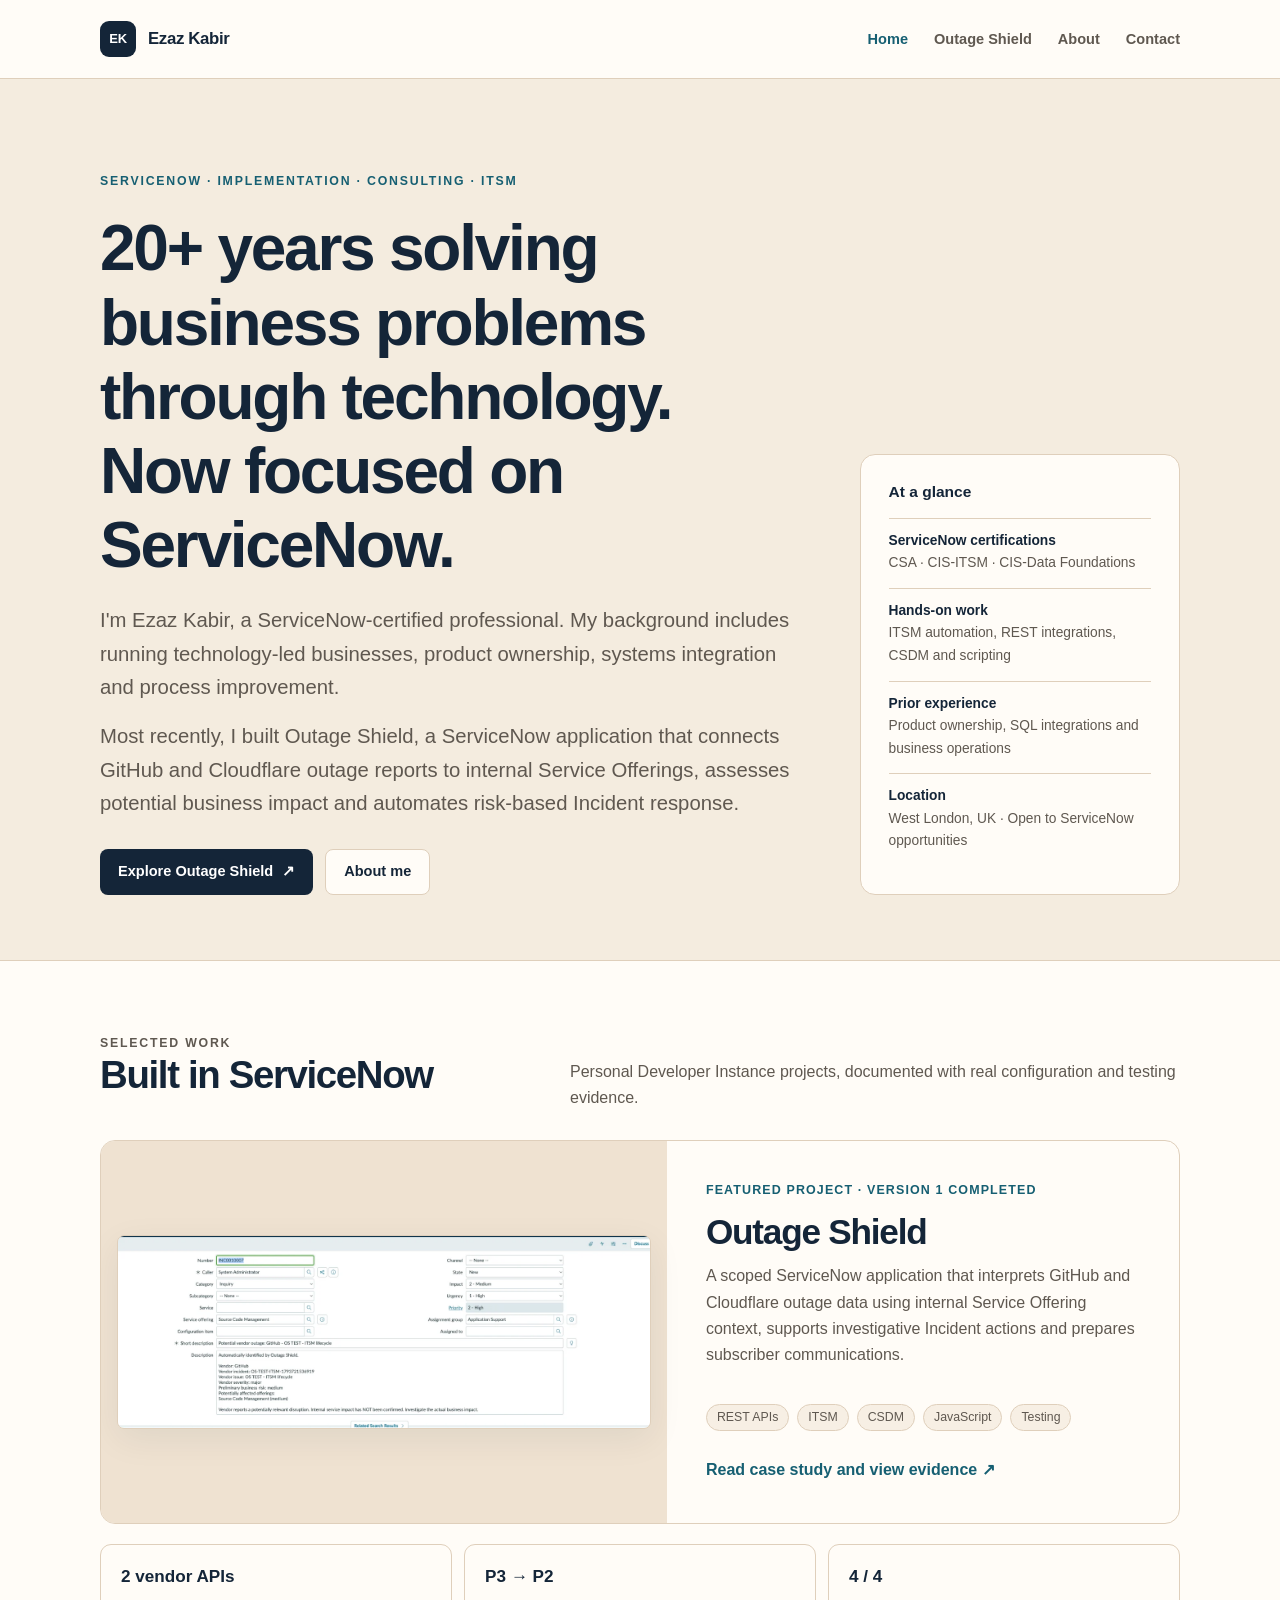
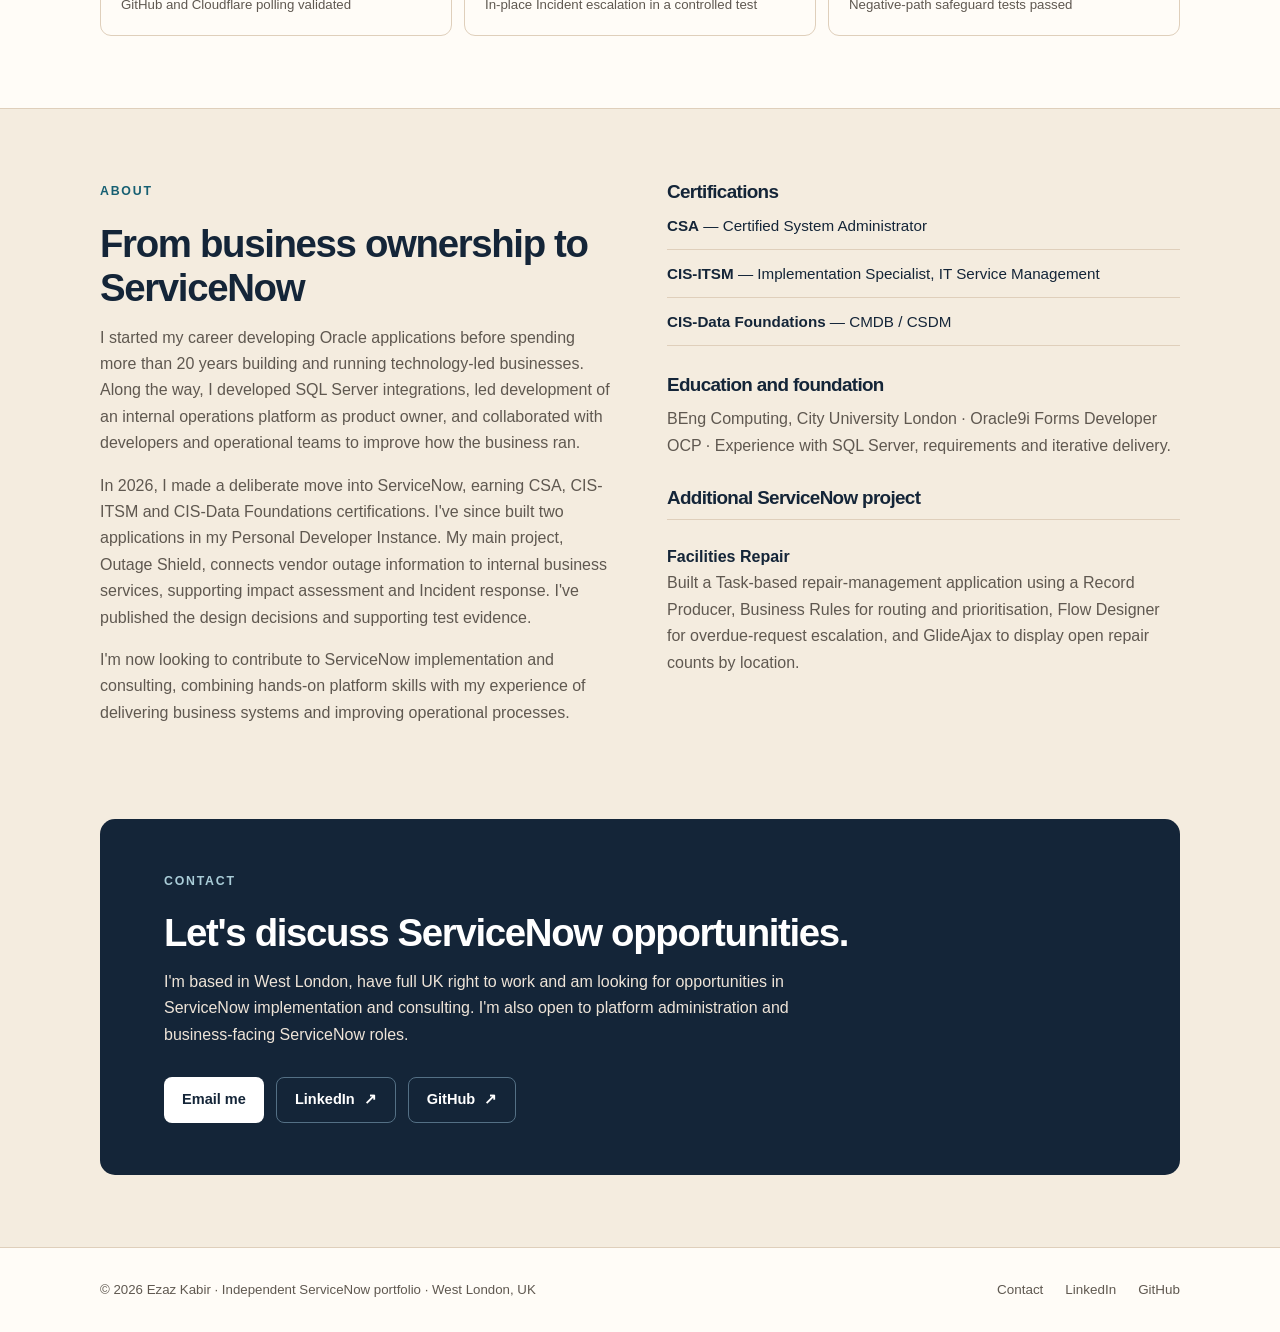
==== commit 69e470bf: "I've published the design decisions and supporting test evidence." ====
--- a/index.html
+++ b/index.html
@@ -208,9 +208,7 @@
           built two applications in my Personal Developer Instance.
           My main project, Outage Shield, connects vendor outage
           information to internal business services, supporting impact
-          assessment and Incident response. I've published the design
-          decisions and test evidence, including the limitations of
-          what I've validated.
+          assessment and Incident response. I've published the design decisions and supporting test evidence.
         </p>
 
         <p>
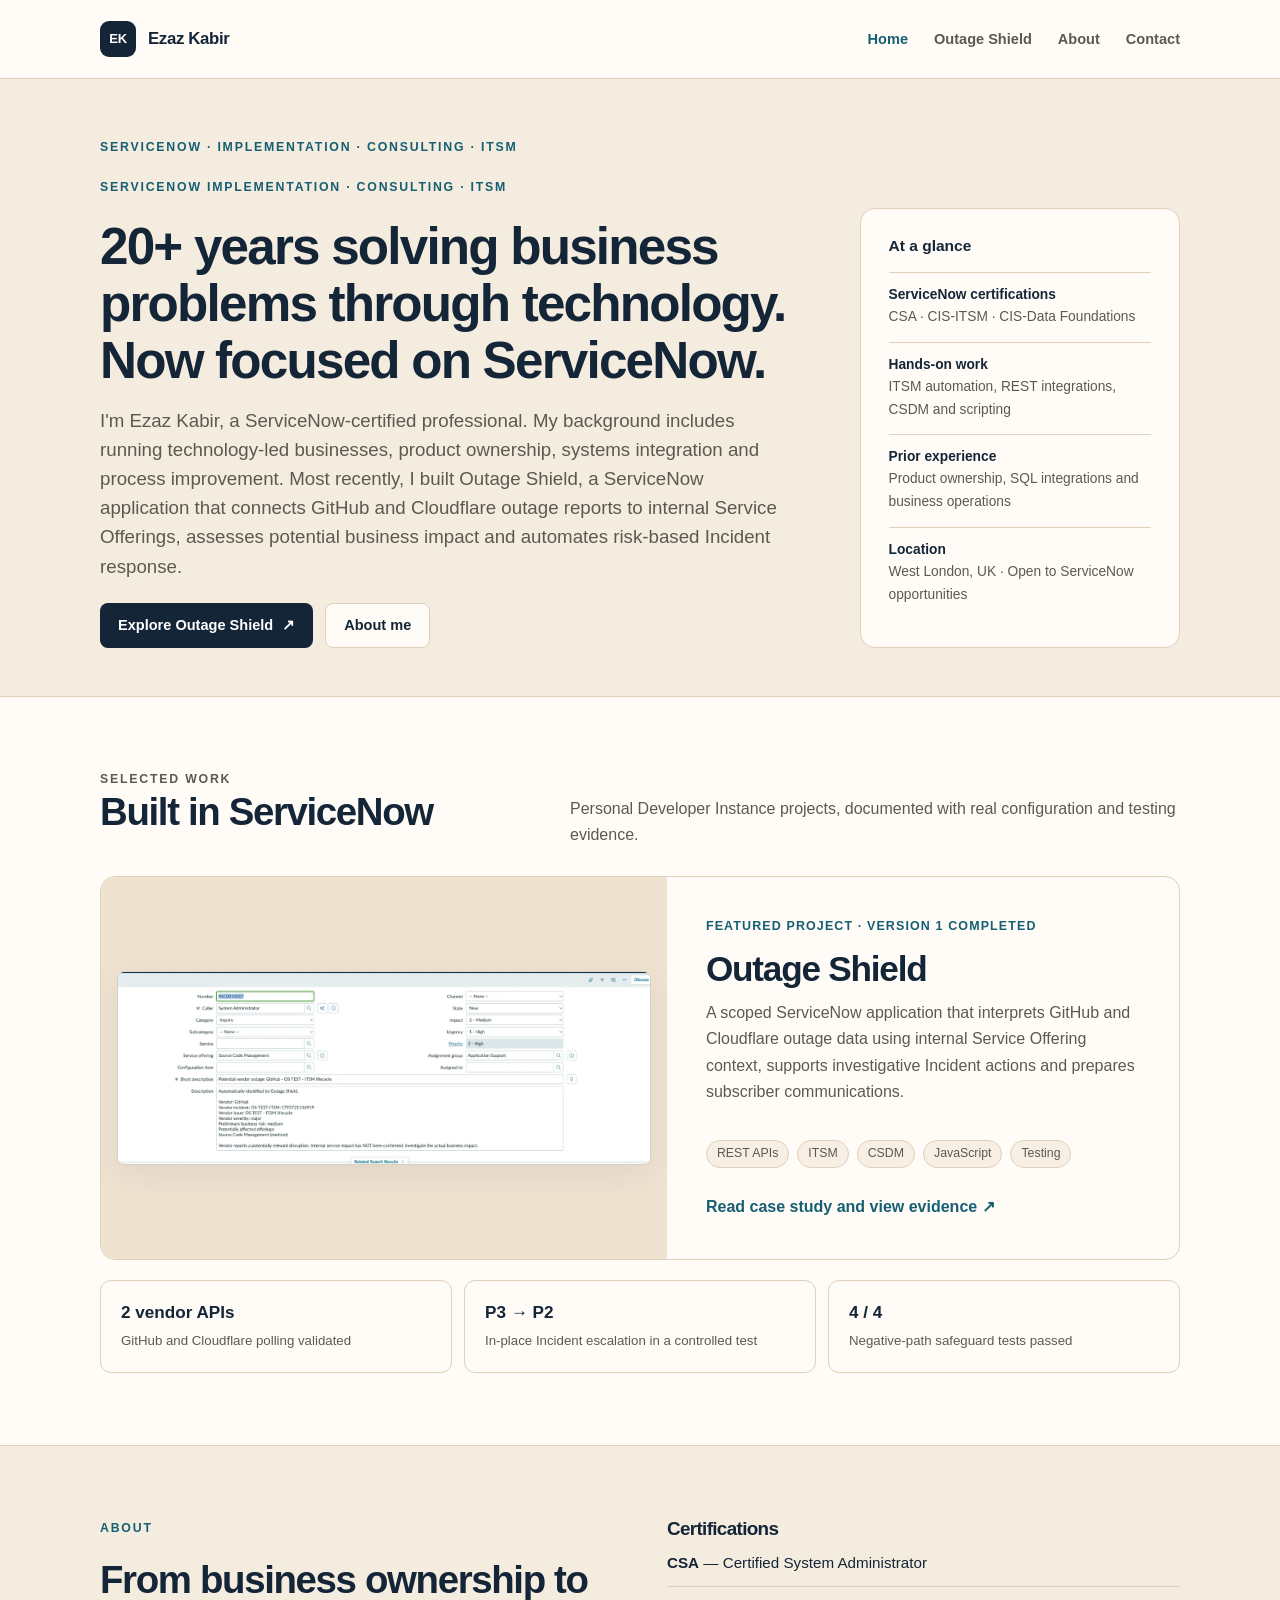
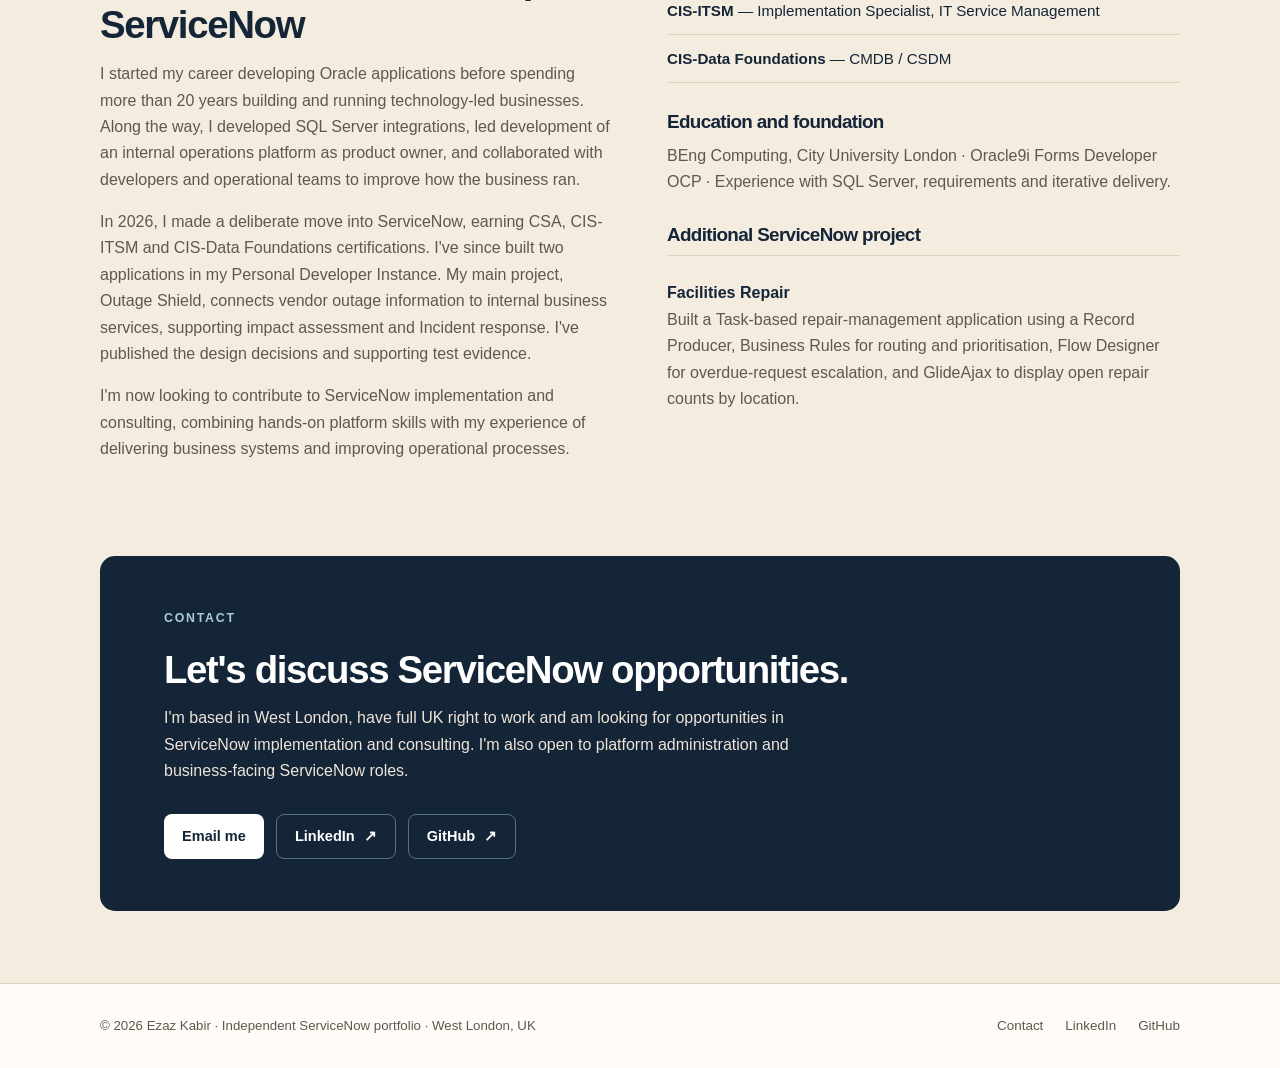
==== commit 3dadc44a: "Improve website layout, accessibility and project presentation" ====
--- a/index.html
+++ b/index.html
@@ -49,23 +49,24 @@
     <div>
       <p class="eyebrow">ServiceNow · Implementation · Consulting · ITSM</p>
 
-      <h1>
-        20+ years solving business problems through technology.
-        Now focused on ServiceNow.
-      </h1>
-
-      <p class="lede">
-        I'm Ezaz Kabir, a ServiceNow-certified professional.
-        My background includes running technology-led businesses,
-        product ownership, systems integration and process improvement.
-      </p>
-
-      <p class="lede">
-        Most recently, I built Outage Shield, a ServiceNow application
-        that connects GitHub and Cloudflare outage reports to internal
-        Service Offerings, assesses potential business impact and
-        automates risk-based Incident response.
-      </p>
+      
+<p class="eyebrow">ServiceNow implementation · Consulting · ITSM</p>
+
+<h1>
+  20+ years solving business problems through technology.
+  Now focused on ServiceNow.
+</h1>
+
+<p class="lede">
+  I'm Ezaz Kabir, a ServiceNow-certified professional.
+  My background includes running technology-led businesses,
+  product ownership, systems integration and process improvement.
+  Most recently, I built Outage Shield, a ServiceNow application
+  that connects GitHub and Cloudflare outage reports to internal
+  Service Offerings, assesses potential business impact and
+  automates risk-based Incident response.
+</p>
+
 
       <div class="actions">
         <a class="btn btn-primary"
--- a/assets/site.css
+++ b/assets/site.css
@@ -67,3 +67,61 @@
   color: #eee4d8;
 }
 
+/* Final layout and accessibility refinements */
+
+/* More compact homepage hero */
+.hero {
+  padding: 58px 0 48px;
+}
+
+.hero h1 {
+  font-size: clamp(2.2rem, 4vw, 3.4rem);
+  line-height: 1.12;
+  margin-bottom: 16px;
+}
+
+.hero .lede {
+  font-size: clamp(1.02rem, 1.5vw, 1.17rem);
+  line-height: 1.56;
+}
+
+.hero .actions {
+  margin-top: 22px;
+}
+
+/* Larger navigation touch targets */
+.nav-links a {
+  display: inline-flex;
+  align-items: center;
+  min-height: 40px;
+}
+
+/* Consistent warm palette */
+.breadcrumb span {
+  color: var(--muted);
+}
+
+.feature-media img {
+  border-color: var(--line);
+}
+
+/* Mobile improvements */
+@media (max-width: 600px) {
+  .hero {
+    padding: 42px 0;
+  }
+
+  .hero h1 {
+    font-size: clamp(2.05rem, 7vw, 2.5rem);
+  }
+
+  .nav-links {
+    gap: 4px 16px;
+  }
+
+  .policy-grid {
+    grid-template-columns: 1fr;
+  }
+}
+
+
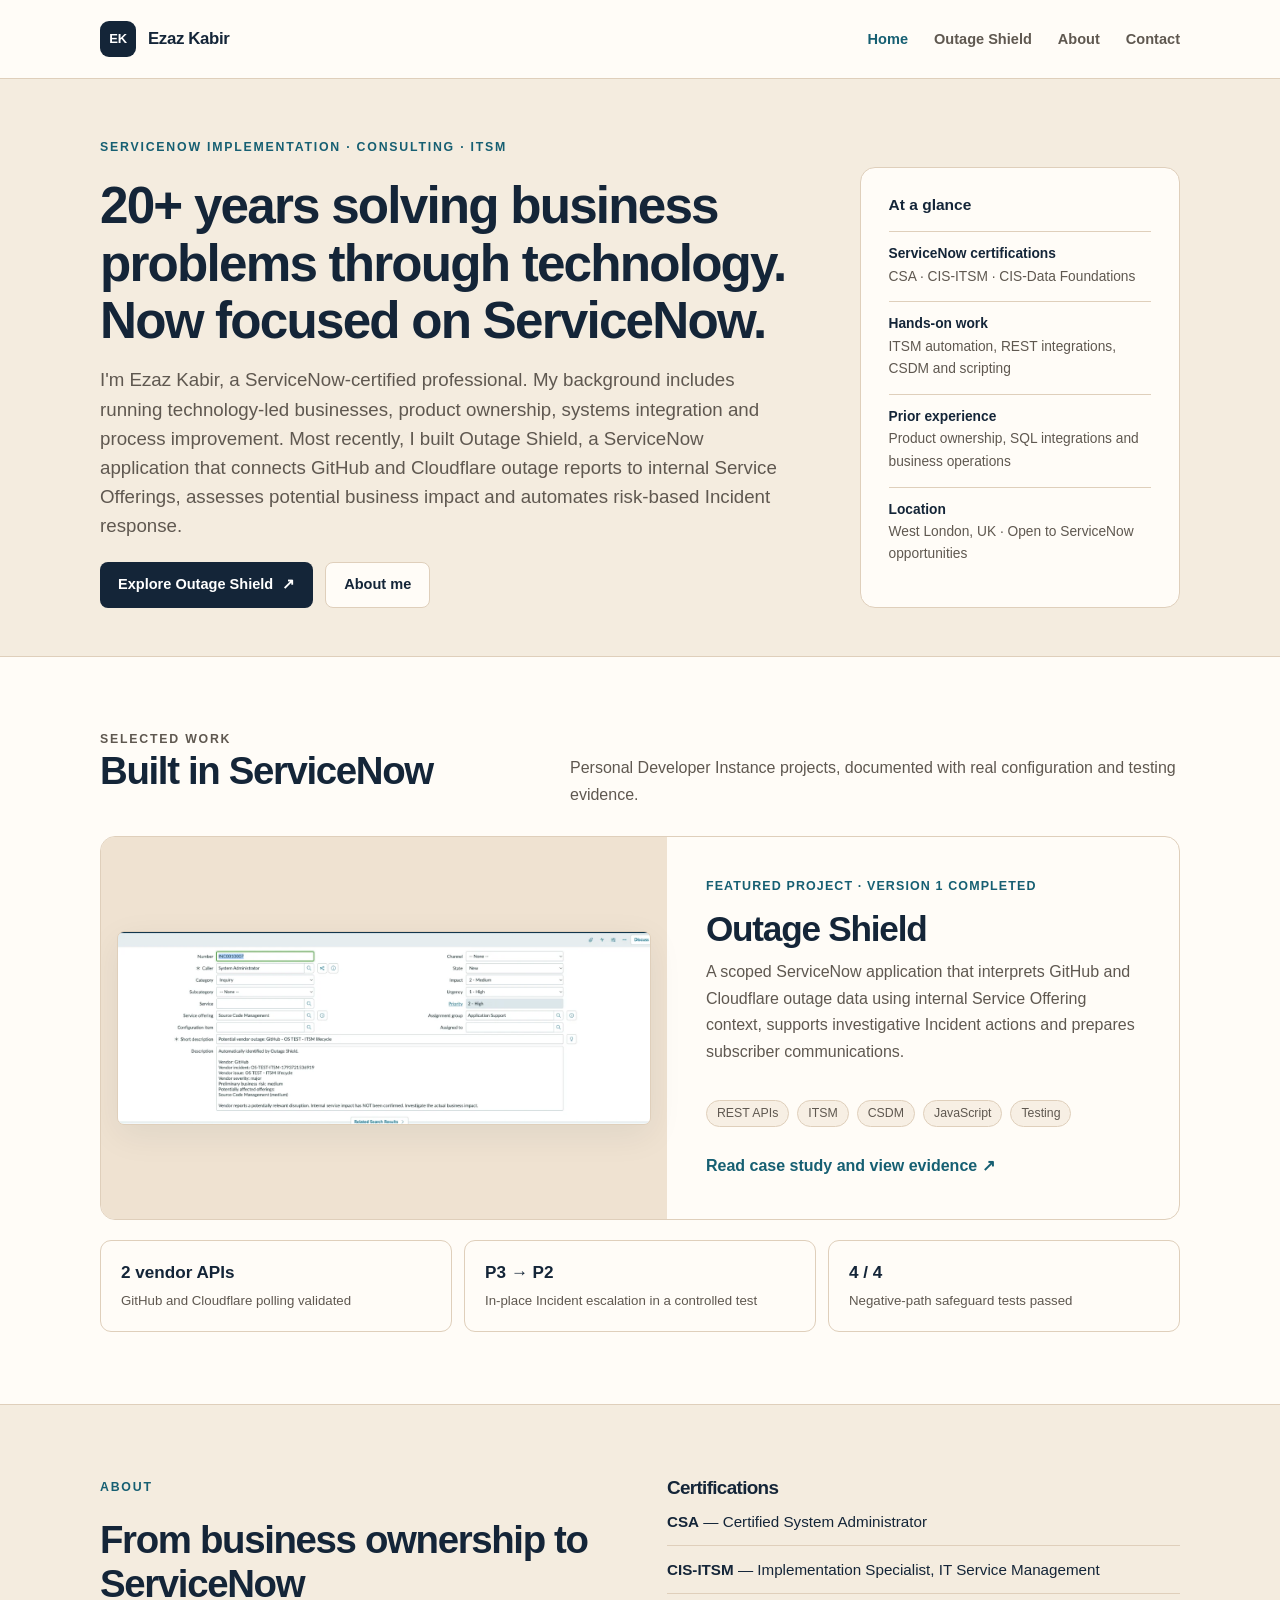
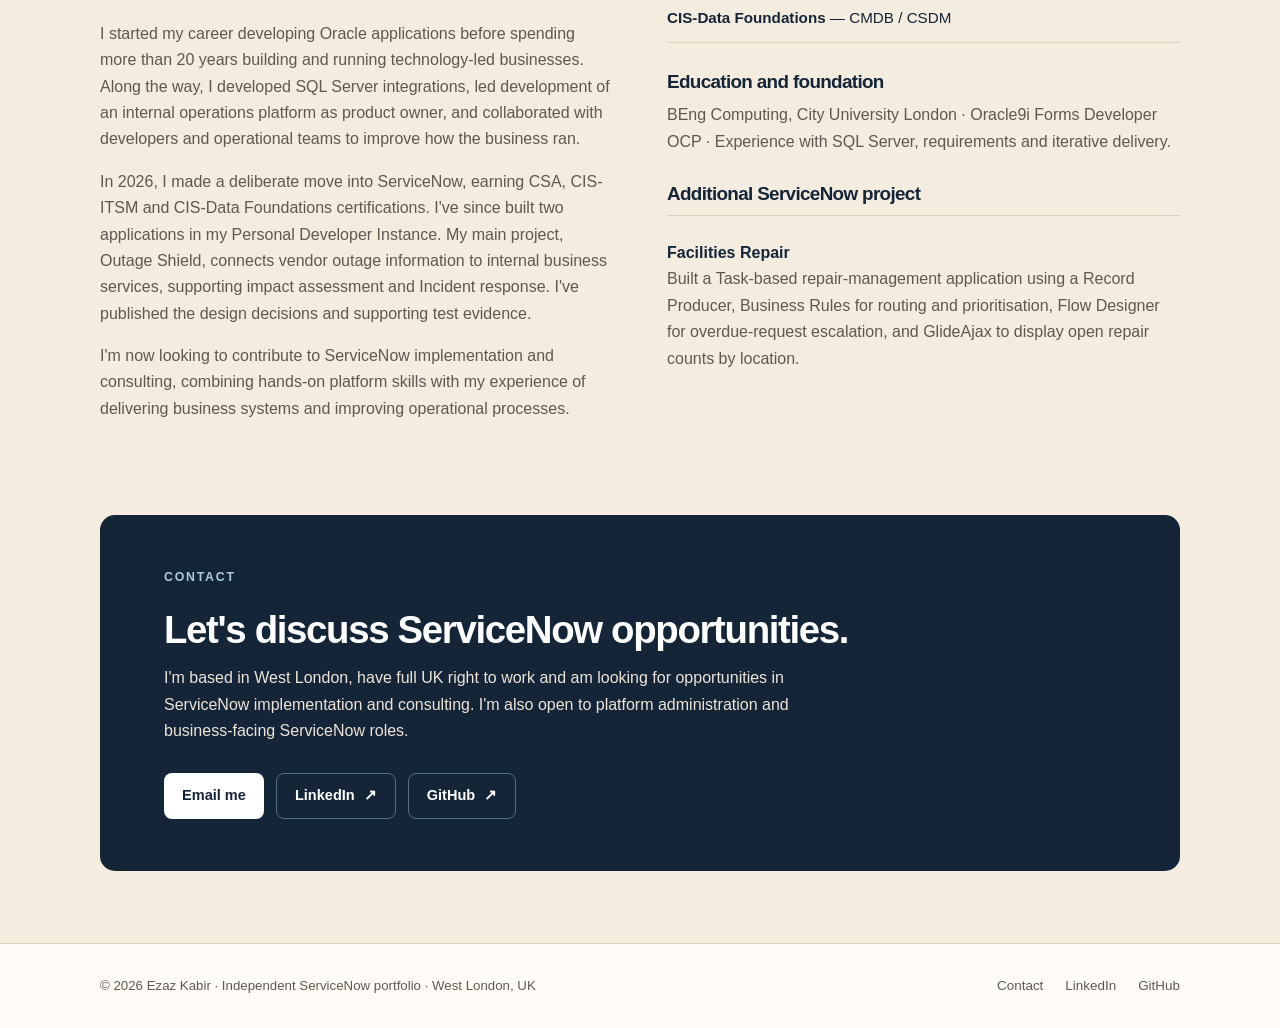
==== commit 188a2e13: "fix: Remove duplicate homepage eyebrow" ====
--- a/index.html
+++ b/index.html
@@ -47,7 +47,6 @@
 <section class="hero">
   <div class="container hero-grid">
     <div>
-      <p class="eyebrow">ServiceNow · Implementation · Consulting · ITSM</p>
 
       
 <p class="eyebrow">ServiceNow implementation · Consulting · ITSM</p>
